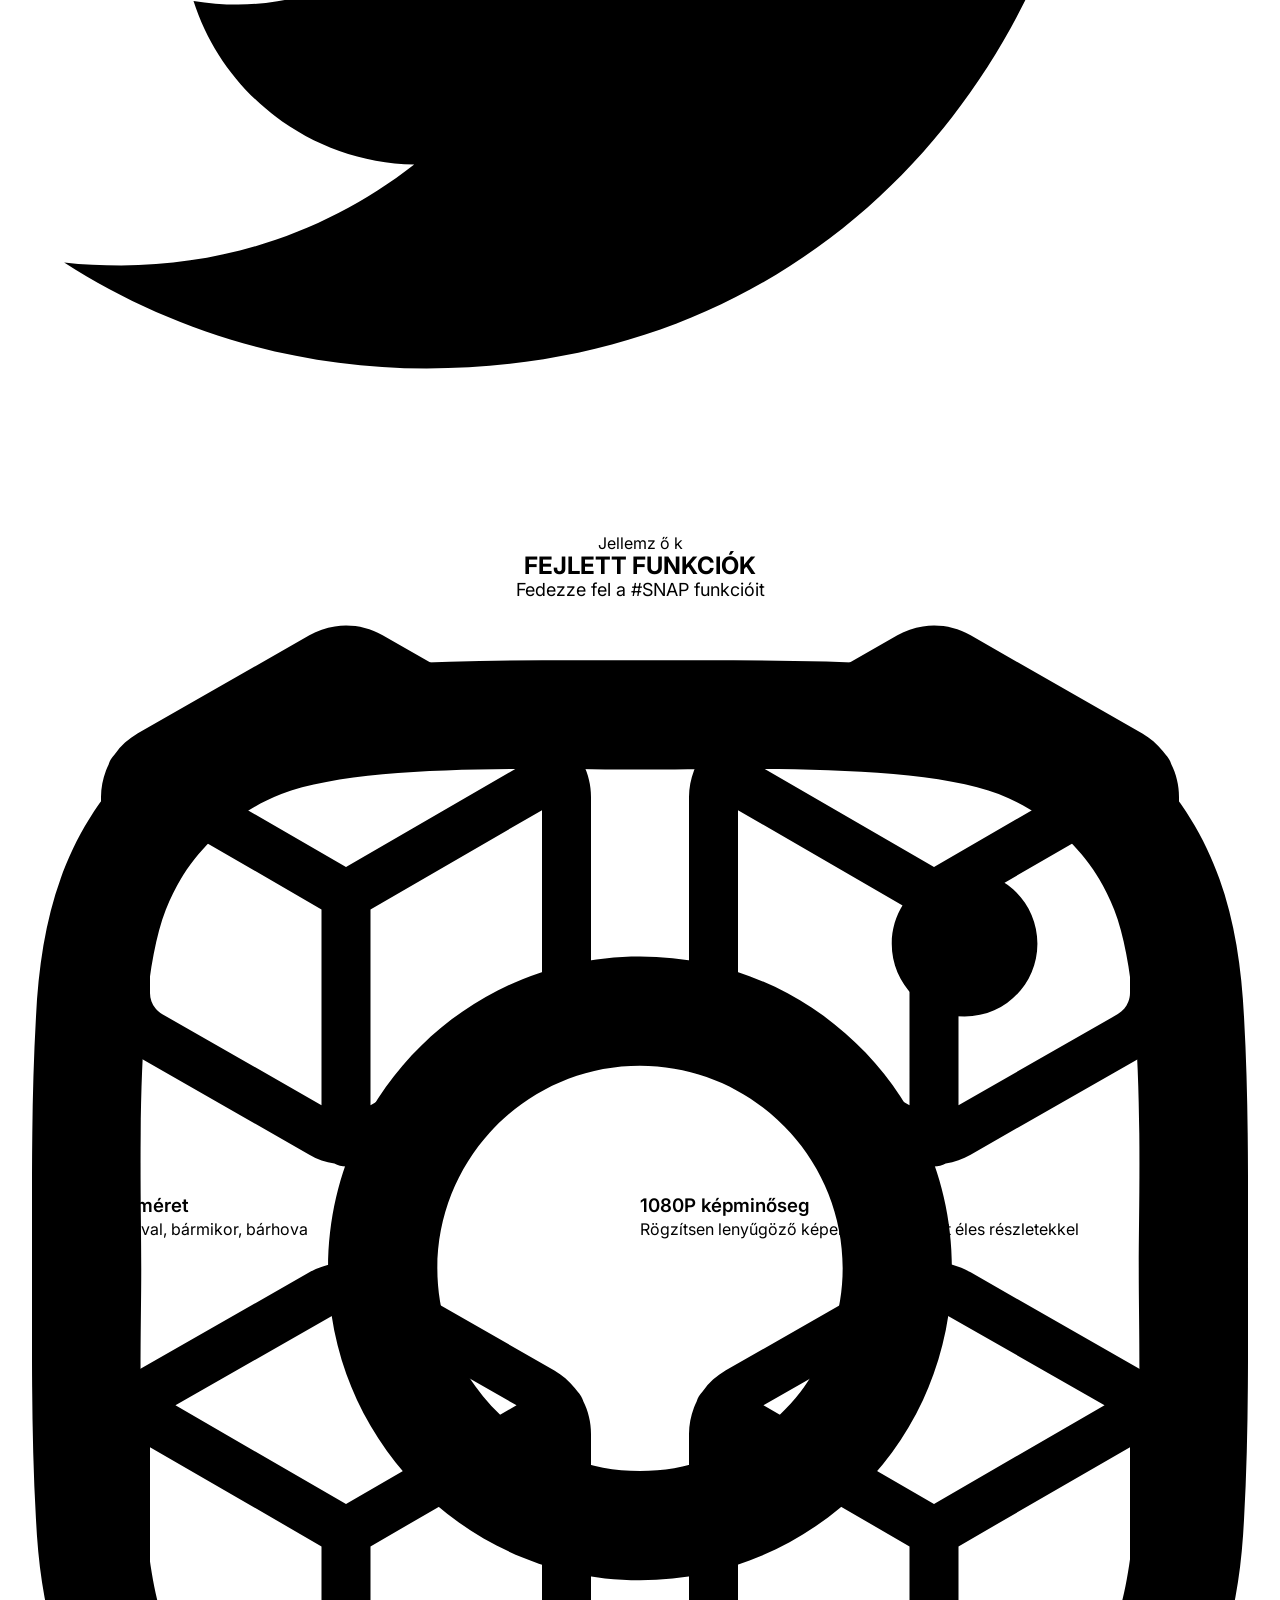
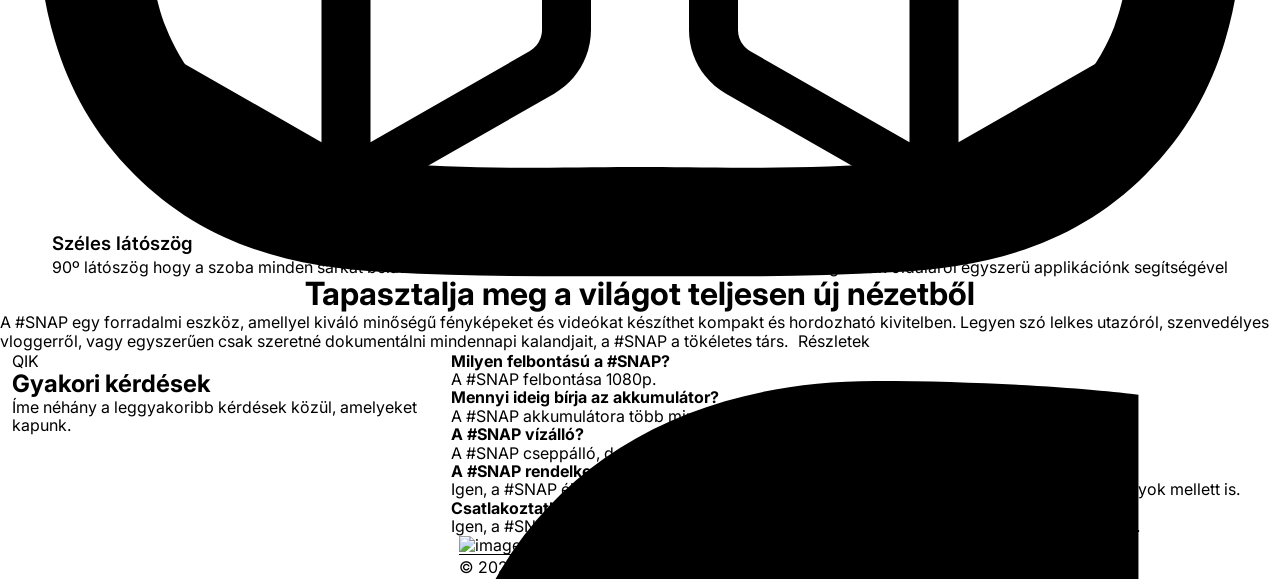
==== index.html @ 774d0aa2 "Add files via upload" ====
<!DOCTYPE html>
<html lang="en">
  <head>
    <title>#SNAP</title>
    <meta property="og:title" content="#SNAP" />
    <meta name="viewport" content="width=device-width, initial-scale=1.0" />
    <meta charset="utf-8" />
    <meta property="twitter:card" content="summary_large_image" />

    <style data-tag="reset-style-sheet">
      html {  line-height: 1.15;}body {  margin: 0;}* {  box-sizing: border-box;  border-width: 0;  border-style: solid;}p,li,ul,pre,div,h1,h2,h3,h4,h5,h6,figure,blockquote,figcaption {  margin: 0;  padding: 0;}button {  background-color: transparent;}button,input,optgroup,select,textarea {  font-family: inherit;  font-size: 100%;  line-height: 1.15;  margin: 0;}button,select {  text-transform: none;}button,[type="button"],[type="reset"],[type="submit"] {  -webkit-appearance: button;}button::-moz-focus-inner,[type="button"]::-moz-focus-inner,[type="reset"]::-moz-focus-inner,[type="submit"]::-moz-focus-inner {  border-style: none;  padding: 0;}button:-moz-focus,[type="button"]:-moz-focus,[type="reset"]:-moz-focus,[type="submit"]:-moz-focus {  outline: 1px dotted ButtonText;}a {  color: inherit;  text-decoration: inherit;}input {  padding: 2px 4px;}img {  display: block;}html { scroll-behavior: smooth  }
    </style>
    <style data-tag="default-style-sheet">
      html {
        font-family: Inter;
        font-size: 16px;
      }

      body {
        font-weight: 400;
        font-style:normal;
        text-decoration: none;
        text-transform: none;
        letter-spacing: normal;
        line-height: 1.15;
        color: var(--dl-color-gray-black);
        background-color: var(--dl-color-gray-white);

      }
    </style>
    <link
      rel="stylesheet"
      href="https://unpkg.com/animate.css@4.1.1/animate.css"
    />
    <link
      rel="stylesheet"
      href="https://fonts.googleapis.com/css2?family=Inter:wght@100;200;300;400;500;600;700;800;900&amp;display=swap"
      data-tag="font"
    />
    <link
      rel="stylesheet"
      href="https://fonts.googleapis.com/css2?family=Rubik:ital,wght@0,300;0,400;0,500;0,600;0,700;0,800;0,900;1,300;1,400;1,500;1,600;1,700;1,800;1,900&amp;display=swap"
      data-tag="font"
    />
    <link
      rel="stylesheet"
      href="https://fonts.googleapis.com/css2?family=Inter:wght@100;200;300;400;500;600;700;800;900&amp;display=swap"
      data-tag="font"
    />
    <link
      rel="stylesheet"
      href="https://fonts.googleapis.com/css2?family=Overpass:ital,wght@0,100;0,200;0,300;0,400;0,500;0,600;0,700;0,800;0,900;1,100;1,200;1,300;1,400;1,500;1,600;1,700;1,800;1,900&amp;display=swap"
      data-tag="font"
    />
    <link
      rel="stylesheet"
      href="https://fonts.googleapis.com/css2?family=Overpass:ital,wght@0,100;0,200;0,300;0,400;0,500;0,600;0,700;0,800;0,900;1,100;1,200;1,300;1,400;1,500;1,600;1,700;1,800;1,900&amp;display=swap"
      data-tag="font"
    />
    <link
      rel="stylesheet"
      href="https://fonts.googleapis.com/css2?family=Overpass:ital,wght@0,100;0,200;0,300;0,400;0,500;0,600;0,700;0,800;0,900;1,100;1,200;1,300;1,400;1,500;1,600;1,700;1,800;1,900&amp;display=swap"
      data-tag="font"
    />
    <link
      rel="stylesheet"
      href="https://fonts.googleapis.com/css2?family=Rubik:ital,wght@0,300;0,400;0,500;0,600;0,700;0,800;0,900;1,300;1,400;1,500;1,600;1,700;1,800;1,900&amp;display=swap"
      data-tag="font"
    />
    <link
      rel="stylesheet"
      href="https://fonts.googleapis.com/css2?family=Overpass:ital,wght@0,100;0,200;0,300;0,400;0,500;0,600;0,700;0,800;0,900;1,100;1,200;1,300;1,400;1,500;1,600;1,700;1,800;1,900&amp;display=swap"
      data-tag="font"
    />
    <link
      rel="stylesheet"
      href="https://fonts.googleapis.com/css2?family=Rubik:ital,wght@0,300;0,400;0,500;0,600;0,700;0,800;0,900;1,300;1,400;1,500;1,600;1,700;1,800;1,900&amp;display=swap"
      data-tag="font"
    />
    <link
      rel="stylesheet"
      href="https://fonts.googleapis.com/css2?family=Overpass:ital,wght@0,100;0,200;0,300;0,400;0,500;0,600;0,700;0,800;0,900;1,100;1,200;1,300;1,400;1,500;1,600;1,700;1,800;1,900&amp;display=swap"
      data-tag="font"
    />
    <link
      rel="stylesheet"
      href="https://fonts.googleapis.com/css2?family=Overpass:ital,wght@0,100;0,200;0,300;0,400;0,500;0,600;0,700;0,800;0,900;1,100;1,200;1,300;1,400;1,500;1,600;1,700;1,800;1,900&amp;display=swap"
      data-tag="font"
    />
    <link
      rel="stylesheet"
      href="https://fonts.googleapis.com/css2?family=Inter:wght@100;200;300;400;500;600;700;800;900&amp;display=swap"
      data-tag="font"
    />
    <link
      rel="stylesheet"
      href="https://fonts.googleapis.com/css2?family=Rubik:ital,wght@0,300;0,400;0,500;0,600;0,700;0,800;0,900;1,300;1,400;1,500;1,600;1,700;1,800;1,900&amp;display=swap"
      data-tag="font"
    />
    <link
      rel="stylesheet"
      href="https://fonts.googleapis.com/css2?family=Rubik:ital,wght@0,300;0,400;0,500;0,600;0,700;0,800;0,900;1,300;1,400;1,500;1,600;1,700;1,800;1,900&amp;display=swap"
      data-tag="font"
    />
    <link
      rel="stylesheet"
      href="https://fonts.googleapis.com/css2?family=Rubik:ital,wght@0,300;0,400;0,500;0,600;0,700;0,800;0,900;1,300;1,400;1,500;1,600;1,700;1,800;1,900&amp;display=swap"
      data-tag="font"
    />
    <link
      rel="stylesheet"
      href="https://fonts.googleapis.com/css2?family=Rubik:ital,wght@0,300;0,400;0,500;0,600;0,700;0,800;0,900;1,300;1,400;1,500;1,600;1,700;1,800;1,900&amp;display=swap"
      data-tag="font"
    />
    <link
      rel="stylesheet"
      href="https://fonts.googleapis.com/css2?family=Rubik:ital,wght@0,300;0,400;0,500;0,600;0,700;0,800;0,900;1,300;1,400;1,500;1,600;1,700;1,800;1,900&amp;display=swap"
      data-tag="font"
    />
    <link
      rel="stylesheet"
      href="https://fonts.googleapis.com/css2?family=Rubik:ital,wght@0,300;0,400;0,500;0,600;0,700;0,800;0,900;1,300;1,400;1,500;1,600;1,700;1,800;1,900&amp;display=swap"
      data-tag="font"
    />
    <link
      rel="stylesheet"
      href="https://fonts.googleapis.com/css2?family=Rubik:ital,wght@0,300;0,400;0,500;0,600;0,700;0,800;0,900;1,300;1,400;1,500;1,600;1,700;1,800;1,900&amp;display=swap"
      data-tag="font"
    />
    <link
      rel="stylesheet"
      href="https://fonts.googleapis.com/css2?family=Inter:wght@100;200;300;400;500;600;700;800;900&amp;display=swap"
      data-tag="font"
    />
    <link
      rel="stylesheet"
      href="https://fonts.googleapis.com/css2?family=Overpass:ital,wght@0,100;0,200;0,300;0,400;0,500;0,600;0,700;0,800;0,900;1,100;1,200;1,300;1,400;1,500;1,600;1,700;1,800;1,900&amp;display=swap"
      data-tag="font"
    />
    <link
      rel="stylesheet"
      href="https://fonts.googleapis.com/css2?family=Rubik:ital,wght@0,300;0,400;0,500;0,600;0,700;0,800;0,900;1,300;1,400;1,500;1,600;1,700;1,800;1,900&amp;display=swap"
      data-tag="font"
    />
    <link
      rel="stylesheet"
      href="https://fonts.googleapis.com/css2?family=Rubik:ital,wght@0,300;0,400;0,500;0,600;0,700;0,800;0,900;1,300;1,400;1,500;1,600;1,700;1,800;1,900&amp;display=swap"
      data-tag="font"
    />
    <link
      rel="stylesheet"
      href="https://fonts.googleapis.com/css2?family=Overpass:ital,wght@0,100;0,200;0,300;0,400;0,500;0,600;0,700;0,800;0,900;1,100;1,200;1,300;1,400;1,500;1,600;1,700;1,800;1,900&amp;display=swap"
      data-tag="font"
    />
    <link
      rel="stylesheet"
      href="https://fonts.googleapis.com/css2?family=Overpass:ital,wght@0,100;0,200;0,300;0,400;0,500;0,600;0,700;0,800;0,900;1,100;1,200;1,300;1,400;1,500;1,600;1,700;1,800;1,900&amp;display=swap"
      data-tag="font"
    />
    <link
      rel="stylesheet"
      href="https://fonts.googleapis.com/css2?family=Inter:wght@100;200;300;400;500;600;700;800;900&amp;display=swap"
      data-tag="font"
    />
    <link
      rel="stylesheet"
      href="https://fonts.googleapis.com/css2?family=Inter:wght@100;200;300;400;500;600;700;800;900&amp;display=swap"
      data-tag="font"
    />
    <link
      rel="stylesheet"
      href="https://fonts.googleapis.com/css2?family=Inter:wght@100;200;300;400;500;600;700;800;900&amp;display=swap"
      data-tag="font"
    />
    <link
      rel="stylesheet"
      href="https://fonts.googleapis.com/css2?family=Rubik:ital,wght@0,300;0,400;0,500;0,600;0,700;0,800;0,900;1,300;1,400;1,500;1,600;1,700;1,800;1,900&amp;display=swap"
      data-tag="font"
    />
    <link
      rel="stylesheet"
      href="https://fonts.googleapis.com/css2?family=Rubik:ital,wght@0,300;0,400;0,500;0,600;0,700;0,800;0,900;1,300;1,400;1,500;1,600;1,700;1,800;1,900&amp;display=swap"
      data-tag="font"
    />
    <link
      rel="stylesheet"
      href="https://fonts.googleapis.com/css2?family=Rubik:ital,wght@0,300;0,400;0,500;0,600;0,700;0,800;0,900;1,300;1,400;1,500;1,600;1,700;1,800;1,900&amp;display=swap"
      data-tag="font"
    />
    <link
      rel="stylesheet"
      href="https://fonts.googleapis.com/css2?family=Overpass:ital,wght@0,100;0,200;0,300;0,400;0,500;0,600;0,700;0,800;0,900;1,100;1,200;1,300;1,400;1,500;1,600;1,700;1,800;1,900&amp;display=swap"
      data-tag="font"
    />
    <link
      rel="stylesheet"
      href="https://fonts.googleapis.com/css2?family=Inter:wght@100;200;300;400;500;600;700;800;900&amp;display=swap"
      data-tag="font"
    />
    <link
      rel="stylesheet"
      href="https://fonts.googleapis.com/css2?family=Rubik:ital,wght@0,300;0,400;0,500;0,600;0,700;0,800;0,900;1,300;1,400;1,500;1,600;1,700;1,800;1,900&amp;display=swap"
      data-tag="font"
    />
    <link
      rel="stylesheet"
      href="https://fonts.googleapis.com/css2?family=Overpass:ital,wght@0,100;0,200;0,300;0,400;0,500;0,600;0,700;0,800;0,900;1,100;1,200;1,300;1,400;1,500;1,600;1,700;1,800;1,900&amp;display=swap"
      data-tag="font"
    />
    <link
      rel="stylesheet"
      href="https://fonts.googleapis.com/css2?family=Overpass:ital,wght@0,100;0,200;0,300;0,400;0,500;0,600;0,700;0,800;0,900;1,100;1,200;1,300;1,400;1,500;1,600;1,700;1,800;1,900&amp;display=swap"
      data-tag="font"
    />
    <link
      rel="stylesheet"
      href="https://fonts.googleapis.com/css2?family=Inter:wght@100;200;300;400;500;600;700;800;900&amp;display=swap"
      data-tag="font"
    />
    <link
      rel="stylesheet"
      href="https://fonts.googleapis.com/css2?family=Overpass:ital,wght@0,100;0,200;0,300;0,400;0,500;0,600;0,700;0,800;0,900;1,100;1,200;1,300;1,400;1,500;1,600;1,700;1,800;1,900&amp;display=swap"
      data-tag="font"
    />
    <link
      rel="stylesheet"
      href="https://fonts.googleapis.com/css2?family=Rubik:ital,wght@0,300;0,400;0,500;0,600;0,700;0,800;0,900;1,300;1,400;1,500;1,600;1,700;1,800;1,900&amp;display=swap"
      data-tag="font"
    />
    <link
      rel="stylesheet"
      href="https://fonts.googleapis.com/css2?family=Inter:wght@100;200;300;400;500;600;700;800;900&amp;display=swap"
      data-tag="font"
    />
    <link
      rel="stylesheet"
      href="https://fonts.googleapis.com/css2?family=Overpass:ital,wght@0,100;0,200;0,300;0,400;0,500;0,600;0,700;0,800;0,900;1,100;1,200;1,300;1,400;1,500;1,600;1,700;1,800;1,900&amp;display=swap"
      data-tag="font"
    />
    <link
      rel="stylesheet"
      href="https://fonts.googleapis.com/css2?family=Inter:wght@100;200;300;400;500;600;700;800;900&amp;display=swap"
      data-tag="font"
    />
    <link
      rel="stylesheet"
      href="https://fonts.googleapis.com/css2?family=Overpass:ital,wght@0,100;0,200;0,300;0,400;0,500;0,600;0,700;0,800;0,900;1,100;1,200;1,300;1,400;1,500;1,600;1,700;1,800;1,900&amp;display=swap"
      data-tag="font"
    />
    <link
      rel="stylesheet"
      href="https://fonts.googleapis.com/css2?family=Overpass:ital,wght@0,100;0,200;0,300;0,400;0,500;0,600;0,700;0,800;0,900;1,100;1,200;1,300;1,400;1,500;1,600;1,700;1,800;1,900&amp;display=swap"
      data-tag="font"
    />
    <link
      rel="stylesheet"
      href="https://fonts.googleapis.com/css2?family=Inter:wght@100;200;300;400;500;600;700;800;900&amp;display=swap"
      data-tag="font"
    />
    <link
      rel="stylesheet"
      href="https://fonts.googleapis.com/css2?family=Rubik:ital,wght@0,300;0,400;0,500;0,600;0,700;0,800;0,900;1,300;1,400;1,500;1,600;1,700;1,800;1,900&amp;display=swap"
      data-tag="font"
    />
    <link
      rel="stylesheet"
      href="https://fonts.googleapis.com/css2?family=Rubik:ital,wght@0,300;0,400;0,500;0,600;0,700;0,800;0,900;1,300;1,400;1,500;1,600;1,700;1,800;1,900&amp;display=swap"
      data-tag="font"
    />
    <link
      rel="stylesheet"
      href="https://fonts.googleapis.com/css2?family=Rubik:ital,wght@0,300;0,400;0,500;0,600;0,700;0,800;0,900;1,300;1,400;1,500;1,600;1,700;1,800;1,900&amp;display=swap"
      data-tag="font"
    />
    <link
      rel="stylesheet"
      href="https://fonts.googleapis.com/css2?family=Overpass:ital,wght@0,100;0,200;0,300;0,400;0,500;0,600;0,700;0,800;0,900;1,100;1,200;1,300;1,400;1,500;1,600;1,700;1,800;1,900&amp;display=swap"
      data-tag="font"
    />
    <link
      rel="stylesheet"
      href="https://fonts.googleapis.com/css2?family=Overpass:ital,wght@0,100;0,200;0,300;0,400;0,500;0,600;0,700;0,800;0,900;1,100;1,200;1,300;1,400;1,500;1,600;1,700;1,800;1,900&amp;display=swap"
      data-tag="font"
    />
    <link
      rel="stylesheet"
      href="https://fonts.googleapis.com/css2?family=Rubik:ital,wght@0,300;0,400;0,500;0,600;0,700;0,800;0,900;1,300;1,400;1,500;1,600;1,700;1,800;1,900&amp;display=swap"
      data-tag="font"
    />
    <link
      rel="stylesheet"
      href="https://fonts.googleapis.com/css2?family=Rubik:ital,wght@0,300;0,400;0,500;0,600;0,700;0,800;0,900;1,300;1,400;1,500;1,600;1,700;1,800;1,900&amp;display=swap"
      data-tag="font"
    />
    <link
      rel="stylesheet"
      href="https://fonts.googleapis.com/css2?family=Rubik:ital,wght@0,300;0,400;0,500;0,600;0,700;0,800;0,900;1,300;1,400;1,500;1,600;1,700;1,800;1,900&amp;display=swap"
      data-tag="font"
    />
    <link
      rel="stylesheet"
      href="https://fonts.googleapis.com/css2?family=Rubik:ital,wght@0,300;0,400;0,500;0,600;0,700;0,800;0,900;1,300;1,400;1,500;1,600;1,700;1,800;1,900&amp;display=swap"
      data-tag="font"
    />
    <link
      rel="stylesheet"
      href="https://fonts.googleapis.com/css2?family=Rubik:ital,wght@0,300;0,400;0,500;0,600;0,700;0,800;0,900;1,300;1,400;1,500;1,600;1,700;1,800;1,900&amp;display=swap"
      data-tag="font"
    />
    <link
      rel="stylesheet"
      href="https://fonts.googleapis.com/css2?family=Overpass:ital,wght@0,100;0,200;0,300;0,400;0,500;0,600;0,700;0,800;0,900;1,100;1,200;1,300;1,400;1,500;1,600;1,700;1,800;1,900&amp;display=swap"
      data-tag="font"
    />
    <link
      rel="stylesheet"
      href="https://fonts.googleapis.com/css2?family=Rubik:ital,wght@0,300;0,400;0,500;0,600;0,700;0,800;0,900;1,300;1,400;1,500;1,600;1,700;1,800;1,900&amp;display=swap"
      data-tag="font"
    />
    <link
      rel="stylesheet"
      href="https://fonts.googleapis.com/css2?family=Rubik:ital,wght@0,300;0,400;0,500;0,600;0,700;0,800;0,900;1,300;1,400;1,500;1,600;1,700;1,800;1,900&amp;display=swap"
      data-tag="font"
    />
    <link
      rel="stylesheet"
      href="https://fonts.googleapis.com/css2?family=Overpass:ital,wght@0,100;0,200;0,300;0,400;0,500;0,600;0,700;0,800;0,900;1,100;1,200;1,300;1,400;1,500;1,600;1,700;1,800;1,900&amp;display=swap"
      data-tag="font"
    />
    <link
      rel="stylesheet"
      href="https://fonts.googleapis.com/css2?family=Rubik:ital,wght@0,300;0,400;0,500;0,600;0,700;0,800;0,900;1,300;1,400;1,500;1,600;1,700;1,800;1,900&amp;display=swap"
      data-tag="font"
    />
    <link
      rel="stylesheet"
      href="https://fonts.googleapis.com/css2?family=Inter:wght@100;200;300;400;500;600;700;800;900&amp;display=swap"
      data-tag="font"
    />
    <link
      rel="stylesheet"
      href="https://fonts.googleapis.com/css2?family=Overpass:ital,wght@0,100;0,200;0,300;0,400;0,500;0,600;0,700;0,800;0,900;1,100;1,200;1,300;1,400;1,500;1,600;1,700;1,800;1,900&amp;display=swap"
      data-tag="font"
    />
    <link
      rel="stylesheet"
      href="https://fonts.googleapis.com/css2?family=Inter:wght@100;200;300;400;500;600;700;800;900&amp;display=swap"
      data-tag="font"
    />
    <link
      rel="stylesheet"
      href="https://fonts.googleapis.com/css2?family=Overpass:ital,wght@0,100;0,200;0,300;0,400;0,500;0,600;0,700;0,800;0,900;1,100;1,200;1,300;1,400;1,500;1,600;1,700;1,800;1,900&amp;display=swap"
      data-tag="font"
    />
    <link
      rel="stylesheet"
      href="https://fonts.googleapis.com/css2?family=Inter:wght@100;200;300;400;500;600;700;800;900&amp;display=swap"
      data-tag="font"
    />
    <link
      rel="stylesheet"
      href="https://fonts.googleapis.com/css2?family=Rubik:ital,wght@0,300;0,400;0,500;0,600;0,700;0,800;0,900;1,300;1,400;1,500;1,600;1,700;1,800;1,900&amp;display=swap"
      data-tag="font"
    />
    <link
      rel="stylesheet"
      href="https://fonts.googleapis.com/css2?family=Overpass:ital,wght@0,100;0,200;0,300;0,400;0,500;0,600;0,700;0,800;0,900;1,100;1,200;1,300;1,400;1,500;1,600;1,700;1,800;1,900&amp;display=swap"
      data-tag="font"
    />
    <link
      rel="stylesheet"
      href="https://fonts.googleapis.com/css2?family=Rubik:ital,wght@0,300;0,400;0,500;0,600;0,700;0,800;0,900;1,300;1,400;1,500;1,600;1,700;1,800;1,900&amp;display=swap"
      data-tag="font"
    />
    <link
      rel="stylesheet"
      href="https://fonts.googleapis.com/css2?family=Rubik:ital,wght@0,300;0,400;0,500;0,600;0,700;0,800;0,900;1,300;1,400;1,500;1,600;1,700;1,800;1,900&amp;display=swap"
      data-tag="font"
    />
    <link
      rel="stylesheet"
      href="https://fonts.googleapis.com/css2?family=Inter:wght@100;200;300;400;500;600;700;800;900&amp;display=swap"
      data-tag="font"
    />
    <link
      rel="stylesheet"
      href="https://fonts.googleapis.com/css2?family=Rubik:ital,wght@0,300;0,400;0,500;0,600;0,700;0,800;0,900;1,300;1,400;1,500;1,600;1,700;1,800;1,900&amp;display=swap"
      data-tag="font"
    />
    <link
      rel="stylesheet"
      href="https://fonts.googleapis.com/css2?family=Inter:wght@100;200;300;400;500;600;700;800;900&amp;display=swap"
      data-tag="font"
    />
    <link
      rel="stylesheet"
      href="https://fonts.googleapis.com/css2?family=Overpass:ital,wght@0,100;0,200;0,300;0,400;0,500;0,600;0,700;0,800;0,900;1,100;1,200;1,300;1,400;1,500;1,600;1,700;1,800;1,900&amp;display=swap"
      data-tag="font"
    />
    <link
      rel="stylesheet"
      href="https://unpkg.com/@teleporthq/teleport-custom-scripts/dist/style.css"
    />
    <style>
      @keyframes fade-in-left {
        0% {
          opacity: 0;
          transform: translateX(-20px);
        }
        100% {
          opacity: 1;
          transform: translateX(0);
        }
      }
    </style>
  </head>
  <body>
    <link rel="stylesheet" href="./style.css" />
    <div>
      <link href="./index.css" rel="stylesheet" />

      <div class="home-container">
        <div class="home-header">
          <header
            data-thq="thq-navbar"
            class="home-navbar-interactive navbarContainer"
          >
            <a href="index.html">
              <img
                alt="image"
                src="public/u%C3%AC%C2%81j%20projekt-1500h.gif"
                class="home-image"
              />
            </a>
            <div data-thq="thq-navbar-nav" class="home-desktop-menu">
              <nav class="home-links">
                <a href="index.html" class="home-nav12">
                  <span class="bodySmall">F</span>
                  <span>őoldal</span>
                </a>
                <a href="#Features" class="home-nav2 bodySmall">Funkciók</a>
                <span class="home-nav3 bodySmall">Specifikációk</span>
                <span class="home-nav4 bodySmall">Vélemények</span>
                <a href="page.html" class="home-hero-button1 buttonFilled">
                  Vásárlás most
                </a>
              </nav>
            </div>
            <div data-thq="thq-burger-menu" class="home-burger-menu">
              <svg viewBox="0 0 1024 1024" class="home-icon socialIcons">
                <path
                  d="M128 554.667h768c23.552 0 42.667-19.115 42.667-42.667s-19.115-42.667-42.667-42.667h-768c-23.552 0-42.667 19.115-42.667 42.667s19.115 42.667 42.667 42.667zM128 298.667h768c23.552 0 42.667-19.115 42.667-42.667s-19.115-42.667-42.667-42.667h-768c-23.552 0-42.667 19.115-42.667 42.667s19.115 42.667 42.667 42.667zM128 810.667h768c23.552 0 42.667-19.115 42.667-42.667s-19.115-42.667-42.667-42.667h-768c-23.552 0-42.667 19.115-42.667 42.667s19.115 42.667 42.667 42.667z"
                ></path>
              </svg>
            </div>
            <div
              data-thq="thq-mobile-menu"
              class="home-mobile-menu1 mobileMenu"
            >
              <div class="home-nav">
                <div class="home-top">
                  <img
                    alt="image"
                    src="public/u%C3%AC%C2%81j%20projekt-1500h.gif"
                    class="home-image1"
                  />
                  <div data-thq="thq-close-menu" class="home-close-menu">
                    <svg
                      viewBox="0 0 1024 1024"
                      class="home-icon02 socialIcons"
                    >
                      <path
                        d="M810 274l-238 238 238 238-60 60-238-238-238 238-60-60 238-238-238-238 60-60 238 238 238-238z"
                      ></path>
                    </svg>
                  </div>
                </div>
                <nav class="home-links1">
                  <a href="#Overview" class="home-nav1">Főoldal</a>
                  <a href="#Features" class="home-nav21 bodySmall">Funkciók</a>
                  <a href="page.html" class="home-nav31 bodySmall">
                    Specifikációk
                  </a>
                  <a href="page.html" class="home-nav41 bodySmall">
                    Vélemények
                  </a>
                  <a href="page.html" class="home-nav5">#SNAP vásárlás</a>
                </nav>
                <div class="home-buttons"></div>
              </div>
              <div>
                <svg
                  viewBox="0 0 950.8571428571428 1024"
                  class="home-icon04 socialIcons"
                >
                  <path
                    d="M925.714 233.143c-25.143 36.571-56.571 69.143-92.571 95.429 0.571 8 0.571 16 0.571 24 0 244-185.714 525.143-525.143 525.143-104.571 0-201.714-30.286-283.429-82.857 14.857 1.714 29.143 2.286 44.571 2.286 86.286 0 165.714-29.143 229.143-78.857-81.143-1.714-149.143-54.857-172.571-128 11.429 1.714 22.857 2.857 34.857 2.857 16.571 0 33.143-2.286 48.571-6.286-84.571-17.143-148-91.429-148-181.143v-2.286c24.571 13.714 53.143 22.286 83.429 23.429-49.714-33.143-82.286-89.714-82.286-153.714 0-34.286 9.143-65.714 25.143-93.143 90.857 112 227.429 185.143 380.571 193.143-2.857-13.714-4.571-28-4.571-42.286 0-101.714 82.286-184.571 184.571-184.571 53.143 0 101.143 22.286 134.857 58.286 41.714-8 81.714-23.429 117.143-44.571-13.714 42.857-42.857 78.857-81.143 101.714 37.143-4 73.143-14.286 106.286-28.571z"
                  ></path></svg
                ><svg
                  viewBox="0 0 877.7142857142857 1024"
                  class="home-icon06 socialIcons"
                >
                  <path
                    d="M585.143 512c0-80.571-65.714-146.286-146.286-146.286s-146.286 65.714-146.286 146.286 65.714 146.286 146.286 146.286 146.286-65.714 146.286-146.286zM664 512c0 124.571-100.571 225.143-225.143 225.143s-225.143-100.571-225.143-225.143 100.571-225.143 225.143-225.143 225.143 100.571 225.143 225.143zM725.714 277.714c0 29.143-23.429 52.571-52.571 52.571s-52.571-23.429-52.571-52.571 23.429-52.571 52.571-52.571 52.571 23.429 52.571 52.571zM438.857 152c-64 0-201.143-5.143-258.857 17.714-20 8-34.857 17.714-50.286 33.143s-25.143 30.286-33.143 50.286c-22.857 57.714-17.714 194.857-17.714 258.857s-5.143 201.143 17.714 258.857c8 20 17.714 34.857 33.143 50.286s30.286 25.143 50.286 33.143c57.714 22.857 194.857 17.714 258.857 17.714s201.143 5.143 258.857-17.714c20-8 34.857-17.714 50.286-33.143s25.143-30.286 33.143-50.286c22.857-57.714 17.714-194.857 17.714-258.857s5.143-201.143-17.714-258.857c-8-20-17.714-34.857-33.143-50.286s-30.286-25.143-50.286-33.143c-57.714-22.857-194.857-17.714-258.857-17.714zM877.714 512c0 60.571 0.571 120.571-2.857 181.143-3.429 70.286-19.429 132.571-70.857 184s-113.714 67.429-184 70.857c-60.571 3.429-120.571 2.857-181.143 2.857s-120.571 0.571-181.143-2.857c-70.286-3.429-132.571-19.429-184-70.857s-67.429-113.714-70.857-184c-3.429-60.571-2.857-120.571-2.857-181.143s-0.571-120.571 2.857-181.143c3.429-70.286 19.429-132.571 70.857-184s113.714-67.429 184-70.857c60.571-3.429 120.571-2.857 181.143-2.857s120.571-0.571 181.143 2.857c70.286 3.429 132.571 19.429 184 70.857s67.429 113.714 70.857 184c3.429 60.571 2.857 120.571 2.857 181.143z"
                  ></path></svg
                ><svg
                  viewBox="0 0 602.2582857142856 1024"
                  class="home-icon08 socialIcons"
                >
                  <path
                    d="M548 6.857v150.857h-89.714c-70.286 0-83.429 33.714-83.429 82.286v108h167.429l-22.286 169.143h-145.143v433.714h-174.857v-433.714h-145.714v-169.143h145.714v-124.571c0-144.571 88.571-223.429 217.714-223.429 61.714 0 114.857 4.571 130.286 6.857z"
                  ></path>
                </svg>
              </div>
            </div>
          </header>
        </div>
        <div class="home-hero">
          <div id="Overview" class="heroContainer home-hero1">
            <div class="home-container1">
              <h1 class="home-hero-heading heading1">
                Rögzítsen minden pillanatot
              </h1>
              <span class="home-hero-sub-heading">
                Hogy Ön sem maradjon le semmiről
              </span>
              <div class="home-btn-group">
                <button class="buttonFilled">Vásárlás most</button>
                <button class="buttonFlat">Részletek→</button>
              </div>
            </div>
          </div>
        </div>
        <iframe width="640" height="360" src="https://videa.hu/player?v=VVpSCsaVrrFT5Vpb" allowfullscreen="allowfullscreen" webkitallowfullscreen="webkitallowfullscreen" mozallowfullscreen="mozallowfullscreen" frameborder="0"></iframe>
        <div class="home-features">
          <div class="featuresContainer">
            <div id="Features" class="home-features1">
              <div class="home-container2">
                <span>
                  <span class="overline">Jellemz</span>
                  <span>ő</span>
                  <span class="overline">k</span>
                  <br class="overline" />
                </span>
                <h2 class="home-features-heading heading2">FEJLETT FUNKCIÓK</h2>
                <span class="home-features-sub-heading bodyLarge">
                  Fedezze fel a #SNAP funkcióit
                </span>
              </div>
              <div class="home-container3">
                <div class="featuresCard feature-card-feature-card">
                  <svg viewBox="0 0 1024 1024" class="featuresIcon">
                    <path
                      d="M809.003 291.328l-297.003 171.819-297.003-171.819 275.456-157.397c4.779-2.731 9.899-4.48 15.147-5.333 9.301-1.451 18.987 0.128 27.904 5.291zM491.776 979.669c6.016 3.243 12.928 5.077 20.224 5.077 7.381 0 14.336-1.877 20.395-5.163 15.189-2.475 29.909-7.68 43.392-15.36l298.709-170.709c26.368-15.232 45.269-38.315 55.424-64.597 5.675-14.592 8.619-30.165 8.747-46.251v-341.333c0-20.395-4.821-39.723-13.397-56.917-0.939-3.029-2.219-5.973-3.883-8.832-1.963-3.371-4.267-6.357-6.912-8.96-1.323-1.835-2.731-3.669-4.139-5.419-9.813-12.203-21.845-22.528-35.456-30.507l-299.051-170.88c-26.027-15.019-55.467-19.84-83.328-15.531-15.531 2.432-30.507 7.637-44.288 15.488l-298.709 170.709c-16.341 9.429-29.824 21.888-40.149 36.267-2.56 2.56-4.864 5.547-6.784 8.832-1.664 2.901-2.987 5.888-3.925 8.96-1.707 3.456-3.243 6.955-4.608 10.496-5.632 14.635-8.576 30.208-8.704 45.995v341.632c0.043 30.293 10.581 58.197 28.331 80.128 9.813 12.203 21.845 22.528 35.456 30.507l299.051 170.88c13.824 7.979 28.587 13.099 43.605 15.445zM469.333 537.045v340.949l-277.12-158.336c-4.736-2.773-8.832-6.315-12.16-10.411-5.931-7.381-9.387-16.512-9.387-26.581v-318.379zM554.667 877.995v-340.949l298.667-172.757v318.379c-0.043 5.163-1.067 10.496-2.987 15.445-3.413 8.789-9.6 16.384-18.176 21.333z"
                    ></path>
                  </svg>
                  <div class="feature-card-container">
                    <h3 class="feature-card-text heading3">
                      <span>Kompakt méret</span>
                    </h3>
                    <span class="bodySmall">
                      <span>Vigye magával, bármikor, bárhova</span>
                    </span>
                  </div>
                </div>
                <div class="featuresCard feature-card-feature-card">
                  <svg viewBox="0 0 1024 1024" class="featuresIcon">
                    <path
                      d="M809.003 291.328l-297.003 171.819-297.003-171.819 275.456-157.397c4.779-2.731 9.899-4.48 15.147-5.333 9.301-1.451 18.987 0.128 27.904 5.291zM491.776 979.669c6.016 3.243 12.928 5.077 20.224 5.077 7.381 0 14.336-1.877 20.395-5.163 15.189-2.475 29.909-7.68 43.392-15.36l298.709-170.709c26.368-15.232 45.269-38.315 55.424-64.597 5.675-14.592 8.619-30.165 8.747-46.251v-341.333c0-20.395-4.821-39.723-13.397-56.917-0.939-3.029-2.219-5.973-3.883-8.832-1.963-3.371-4.267-6.357-6.912-8.96-1.323-1.835-2.731-3.669-4.139-5.419-9.813-12.203-21.845-22.528-35.456-30.507l-299.051-170.88c-26.027-15.019-55.467-19.84-83.328-15.531-15.531 2.432-30.507 7.637-44.288 15.488l-298.709 170.709c-16.341 9.429-29.824 21.888-40.149 36.267-2.56 2.56-4.864 5.547-6.784 8.832-1.664 2.901-2.987 5.888-3.925 8.96-1.707 3.456-3.243 6.955-4.608 10.496-5.632 14.635-8.576 30.208-8.704 45.995v341.632c0.043 30.293 10.581 58.197 28.331 80.128 9.813 12.203 21.845 22.528 35.456 30.507l299.051 170.88c13.824 7.979 28.587 13.099 43.605 15.445zM469.333 537.045v340.949l-277.12-158.336c-4.736-2.773-8.832-6.315-12.16-10.411-5.931-7.381-9.387-16.512-9.387-26.581v-318.379zM554.667 877.995v-340.949l298.667-172.757v318.379c-0.043 5.163-1.067 10.496-2.987 15.445-3.413 8.789-9.6 16.384-18.176 21.333z"
                    ></path>
                  </svg>
                  <div class="feature-card-container">
                    <h3 class="feature-card-text heading3">
                      <span>1080P képminőseg</span>
                    </h3>
                    <span class="bodySmall">
                      <span>
                        Rögzítsen lenyűgöző képeket és videókat éles
                        részletekkel
                      </span>
                    </span>
                  </div>
                </div>
                <div class="featuresCard feature-card-feature-card">
                  <svg viewBox="0 0 1024 1024" class="featuresIcon">
                    <path
                      d="M809.003 291.328l-297.003 171.819-297.003-171.819 275.456-157.397c4.779-2.731 9.899-4.48 15.147-5.333 9.301-1.451 18.987 0.128 27.904 5.291zM491.776 979.669c6.016 3.243 12.928 5.077 20.224 5.077 7.381 0 14.336-1.877 20.395-5.163 15.189-2.475 29.909-7.68 43.392-15.36l298.709-170.709c26.368-15.232 45.269-38.315 55.424-64.597 5.675-14.592 8.619-30.165 8.747-46.251v-341.333c0-20.395-4.821-39.723-13.397-56.917-0.939-3.029-2.219-5.973-3.883-8.832-1.963-3.371-4.267-6.357-6.912-8.96-1.323-1.835-2.731-3.669-4.139-5.419-9.813-12.203-21.845-22.528-35.456-30.507l-299.051-170.88c-26.027-15.019-55.467-19.84-83.328-15.531-15.531 2.432-30.507 7.637-44.288 15.488l-298.709 170.709c-16.341 9.429-29.824 21.888-40.149 36.267-2.56 2.56-4.864 5.547-6.784 8.832-1.664 2.901-2.987 5.888-3.925 8.96-1.707 3.456-3.243 6.955-4.608 10.496-5.632 14.635-8.576 30.208-8.704 45.995v341.632c0.043 30.293 10.581 58.197 28.331 80.128 9.813 12.203 21.845 22.528 35.456 30.507l299.051 170.88c13.824 7.979 28.587 13.099 43.605 15.445zM469.333 537.045v340.949l-277.12-158.336c-4.736-2.773-8.832-6.315-12.16-10.411-5.931-7.381-9.387-16.512-9.387-26.581v-318.379zM554.667 877.995v-340.949l298.667-172.757v318.379c-0.043 5.163-1.067 10.496-2.987 15.445-3.413 8.789-9.6 16.384-18.176 21.333z"
                    ></path>
                  </svg>
                  <div class="feature-card-container">
                    <h3 class="feature-card-text heading3">
                      <span>Széles látószög</span>
                    </h3>
                    <span class="bodySmall">
                      <span>
                        90º látószög hogy a szoba minden sarkát beláthassa
                      </span>
                    </span>
                  </div>
                </div>
                <div class="featuresCard feature-card-feature-card">
                  <svg viewBox="0 0 1024 1024" class="featuresIcon">
                    <path
                      d="M809.003 291.328l-297.003 171.819-297.003-171.819 275.456-157.397c4.779-2.731 9.899-4.48 15.147-5.333 9.301-1.451 18.987 0.128 27.904 5.291zM491.776 979.669c6.016 3.243 12.928 5.077 20.224 5.077 7.381 0 14.336-1.877 20.395-5.163 15.189-2.475 29.909-7.68 43.392-15.36l298.709-170.709c26.368-15.232 45.269-38.315 55.424-64.597 5.675-14.592 8.619-30.165 8.747-46.251v-341.333c0-20.395-4.821-39.723-13.397-56.917-0.939-3.029-2.219-5.973-3.883-8.832-1.963-3.371-4.267-6.357-6.912-8.96-1.323-1.835-2.731-3.669-4.139-5.419-9.813-12.203-21.845-22.528-35.456-30.507l-299.051-170.88c-26.027-15.019-55.467-19.84-83.328-15.531-15.531 2.432-30.507 7.637-44.288 15.488l-298.709 170.709c-16.341 9.429-29.824 21.888-40.149 36.267-2.56 2.56-4.864 5.547-6.784 8.832-1.664 2.901-2.987 5.888-3.925 8.96-1.707 3.456-3.243 6.955-4.608 10.496-5.632 14.635-8.576 30.208-8.704 45.995v341.632c0.043 30.293 10.581 58.197 28.331 80.128 9.813 12.203 21.845 22.528 35.456 30.507l299.051 170.88c13.824 7.979 28.587 13.099 43.605 15.445zM469.333 537.045v340.949l-277.12-158.336c-4.736-2.773-8.832-6.315-12.16-10.411-5.931-7.381-9.387-16.512-9.387-26.581v-318.379zM554.667 877.995v-340.949l298.667-172.757v318.379c-0.043 5.163-1.067 10.496-2.987 15.445-3.413 8.789-9.6 16.384-18.176 21.333z"
                    ></path>
                  </svg>
                  <div class="feature-card-container">
                    <h3 class="feature-card-text heading3">
                      <span>Wi-Fi Vezeték nélküli kapcsolat</span>
                    </h3>
                    <span class="bodySmall">
                      <span>
                        Lássa otthonát akár a világ másik oldaláról egyszerü
                        applikációnk segítségével
                      </span>
                    </span>
                  </div>
                </div>
              </div>
            </div>
          </div>
        </div>
        <div class="home-banner">
          <div class="bannerContainer home-banner1">
            <h1 class="home-banner-heading">
              Tapasztalja meg a világot teljesen új nézetből
            </h1>
            <span class="home-banner-sub-heading">
              <span>
                A #SNAP egy forradalmi eszköz, amellyel kiváló minőségű
                fényképeket és videókat készíthet kompakt és hordozható
                kivitelben. Legyen szó lelkes utazóról, szenvedélyes vloggerről,
                vagy egyszerűen csak szeretné dokumentálni mindennapi
                kalandjait, a #SNAP a tökéletes társ.
              </span>
              <span class="bodySmall"></span>
              <span class="bodySmall"></span>
              <span class="bodySmall"></span>
              <span class="bodySmall"></span>
              <span class="bodySmall"></span>
              <span class="bodySmall"></span>
              <span class="bodySmall"></span>
            </span>
            <button class="buttonFilled">Részletek</button>
          </div>
        </div>
        <div class="home-faq">
          <div class="faqContainer">
            <div class="home-faq1">
              <div class="home-container4">
                <span class="overline">
                  <span>QIK</span>
                  <br />
                </span>
                <h2 class="home-text18">Gyakori kérdések</h2>
                <span class="home-text19">
                  Íme néhány a leggyakoribb kérdések közül, amelyeket kapunk.
                </span>
              </div>
              <div class="home-container5">
                <div class="question1-container">
                  <span class="question1-text heading3">
                    <span>Milyen felbontású a #SNAP?</span>
                  </span>
                  <span class="bodySmall">
                    <span>A #SNAP felbontása 1080p.</span>
                  </span>
                </div>
                <div class="question1-container">
                  <span class="question1-text heading3">
                    <span>Mennyi ideig bírja az akkumulátor?</span>
                  </span>
                  <span class="bodySmall">
                    <span>
                      A #SNAP akkumulátora több mint 1 óra folyamatos rögzítésre
                      képes egy teljes feltöltéssel.
                    </span>
                  </span>
                </div>
                <div class="question1-container">
                  <span class="question1-text heading3">
                    <span>A #SNAP vízálló?</span>
                  </span>
                  <span class="bodySmall">
                    <span>
                      A #SNAP cseppálló, de nem folyamatos csapadékbíró.
                    </span>
                  </span>
                </div>
                <div class="question1-container">
                  <span class="question1-text heading3">
                    <span>A #SNAP rendelkezik éjjellátással?</span>
                  </span>
                  <span class="bodySmall">
                    <span>
                      Igen, a #SNAP éjjellátó funkcióval rendelkezik a tiszta
                      felvétel érdekében gyenge fényviszonyok mellett is.
                    </span>
                  </span>
                </div>
                <div class="question1-container">
                  <span class="question1-text heading3">
                    <span>
                      Csatlakoztathatom a #SNAP-et az okostelefonomhoz?
                    </span>
                  </span>
                  <span class="bodySmall">
                    <span>
                      Igen, a #SNAP-et csatlakoztathatja okostelefonjához
                      Wi-Fi-n keresztül hogy mindig láthassa.
                    </span>
                  </span>
                </div>
              </div>
            </div>
          </div>
        </div>
        <div class="home-footer">
          <footer class="footerContainer home-footer1">
            <a href="index.html">
              <img
                alt="image"
                src="public/u%C3%AC%C2%81j%20projekt-1500h.gif"
                class="home-image2"
              />
            </a>
            <div class="home-separator"></div>
            <div class="home-container6">
              <span class="bodySmall home-text20">
                © 2023 #SNAP, Minden jog fenntartva.
              </span>
              <div class="home-icon-group1">
                <svg
                  viewBox="0 0 950.8571428571428 1024"
                  class="home-icon10 socialIcons"
                >
                  <path
                    d="M925.714 233.143c-25.143 36.571-56.571 69.143-92.571 95.429 0.571 8 0.571 16 0.571 24 0 244-185.714 525.143-525.143 525.143-104.571 0-201.714-30.286-283.429-82.857 14.857 1.714 29.143 2.286 44.571 2.286 86.286 0 165.714-29.143 229.143-78.857-81.143-1.714-149.143-54.857-172.571-128 11.429 1.714 22.857 2.857 34.857 2.857 16.571 0 33.143-2.286 48.571-6.286-84.571-17.143-148-91.429-148-181.143v-2.286c24.571 13.714 53.143 22.286 83.429 23.429-49.714-33.143-82.286-89.714-82.286-153.714 0-34.286 9.143-65.714 25.143-93.143 90.857 112 227.429 185.143 380.571 193.143-2.857-13.714-4.571-28-4.571-42.286 0-101.714 82.286-184.571 184.571-184.571 53.143 0 101.143 22.286 134.857 58.286 41.714-8 81.714-23.429 117.143-44.571-13.714 42.857-42.857 78.857-81.143 101.714 37.143-4 73.143-14.286 106.286-28.571z"
                  ></path></svg
                ><svg
                  viewBox="0 0 877.7142857142857 1024"
                  class="home-icon12 socialIcons"
                >
                  <path
                    d="M585.143 512c0-80.571-65.714-146.286-146.286-146.286s-146.286 65.714-146.286 146.286 65.714 146.286 146.286 146.286 146.286-65.714 146.286-146.286zM664 512c0 124.571-100.571 225.143-225.143 225.143s-225.143-100.571-225.143-225.143 100.571-225.143 225.143-225.143 225.143 100.571 225.143 225.143zM725.714 277.714c0 29.143-23.429 52.571-52.571 52.571s-52.571-23.429-52.571-52.571 23.429-52.571 52.571-52.571 52.571 23.429 52.571 52.571zM438.857 152c-64 0-201.143-5.143-258.857 17.714-20 8-34.857 17.714-50.286 33.143s-25.143 30.286-33.143 50.286c-22.857 57.714-17.714 194.857-17.714 258.857s-5.143 201.143 17.714 258.857c8 20 17.714 34.857 33.143 50.286s30.286 25.143 50.286 33.143c57.714 22.857 194.857 17.714 258.857 17.714s201.143 5.143 258.857-17.714c20-8 34.857-17.714 50.286-33.143s25.143-30.286 33.143-50.286c22.857-57.714 17.714-194.857 17.714-258.857s5.143-201.143-17.714-258.857c-8-20-17.714-34.857-33.143-50.286s-30.286-25.143-50.286-33.143c-57.714-22.857-194.857-17.714-258.857-17.714zM877.714 512c0 60.571 0.571 120.571-2.857 181.143-3.429 70.286-19.429 132.571-70.857 184s-113.714 67.429-184 70.857c-60.571 3.429-120.571 2.857-181.143 2.857s-120.571 0.571-181.143-2.857c-70.286-3.429-132.571-19.429-184-70.857s-67.429-113.714-70.857-184c-3.429-60.571-2.857-120.571-2.857-181.143s-0.571-120.571 2.857-181.143c3.429-70.286 19.429-132.571 70.857-184s113.714-67.429 184-70.857c60.571-3.429 120.571-2.857 181.143-2.857s120.571-0.571 181.143 2.857c70.286 3.429 132.571 19.429 184 70.857s67.429 113.714 70.857 184c3.429 60.571 2.857 120.571 2.857 181.143z"
                  ></path></svg
                ><svg
                  viewBox="0 0 602.2582857142856 1024"
                  class="home-icon14 socialIcons"
                >
                  <path
                    d="M548 6.857v150.857h-89.714c-70.286 0-83.429 33.714-83.429 82.286v108h167.429l-22.286 169.143h-145.143v433.714h-174.857v-433.714h-145.714v-169.143h145.714v-124.571c0-144.571 88.571-223.429 217.714-223.429 61.714 0 114.857 4.571 130.286 6.857z"
                  ></path>
                </svg>
              </div>
            </div>
          </footer>
        </div>
      </div>
    </div>
    <script
      data-section-id="navbar"
      src="https://unpkg.com/@teleporthq/teleport-custom-scripts"
    ></script>
  </body>
</html>
---- index.css ----
.feature-card-container {
  gap: var(--dl-space-space-unit);
  display: flex;
  align-items: flex-start;
  flex-direction: column;
  justify-content: flex-start;
}
.feature-card-text {
  font-weight: 600;
  line-height: 28px;
}
@media(max-width: 767px) {
  .feature-card-feature-card {
    flex-direction: row;
  }
  .feature-card-container {
    flex-direction: column;
  }
}
@media(max-width: 375px) {
  .feature-card-container {
    flex-direction: column;
  }
}

.question1-container {
  gap: var(--dl-space-space-unit);
  flex: 1;
  width: auto;
  height: auto;
  display: flex;
  position: relative;
  align-items: flex-start;
  flex-direction: column;
}
.question1-text {
  font-weight: 700;
}

.home-container {
  width: 100%;
  display: flex;
  overflow: auto;
  min-height: 100vh;
  align-items: center;
  flex-direction: column;
}
.home-header {
  width: 100%;
  display: flex;
  z-index: 100;
  position: fixed;
  align-items: center;
  flex-direction: column;
  background-color: var(--dl-color-gray-white);
}
.home-navbar-interactive {
  border-color: var(--dl-color-gray-black);
  border-width: 1px;
  border-radius: var(--dl-radius-radius-radius4);
}
.home-image {
  width: 200px;
  object-fit: cover;
  text-decoration: none;
}
.home-desktop-menu {
  flex: 1;
  display: flex;
  justify-content: space-between;
}
.home-links {
  flex: 1;
  display: flex;
  align-items: center;
  flex-direction: row;
  justify-content: center;
}
.home-nav12 {
  transition: 0.3s;
  text-decoration: none;
}
.home-nav2 {
  transition: 0.3s;
  margin-left: var(--dl-space-space-twounits);
  text-decoration: none;
}
.home-nav3 {
  transition: 0.3s;
  margin-left: var(--dl-space-space-twounits);
}
.home-nav4 {
  transition: 0.3s;
  margin-left: var(--dl-space-space-twounits);
}
.home-hero-button1 {
  width: 156px;
  height: 33px;
  margin-left: var(--dl-space-space-twounits);
  padding-left: var(--dl-space-space-oneandhalfunits);
  text-decoration: none;
}
.home-burger-menu {
  display: none;
}
.home-icon {
  width: var(--dl-size-size-xsmall);
  cursor: pointer;
  height: var(--dl-size-size-xsmall);
}
.home-mobile-menu1 {
  top: 0px;
  left: 0px;
  width: 100%;
  height: 100vh;
  display: flex;
  padding: 32px;
  z-index: 100;
  position: absolute;
  transform: translateY(-100%);
  transition: 0.5s;
  flex-direction: column;
  justify-content: space-between;
}
.home-nav {
  display: flex;
  align-items: flex-start;
  flex-direction: column;
}
.home-top {
  width: 100%;
  display: flex;
  align-items: center;
  margin-bottom: var(--dl-space-space-threeunits);
  justify-content: space-between;
}
.home-image1 {
  width: 200px;
  object-fit: cover;
}
.home-close-menu {
  display: flex;
  align-items: center;
  justify-content: center;
}
.home-icon02 {
  width: var(--dl-size-size-xsmall);
  cursor: pointer;
  height: var(--dl-size-size-xsmall);
}
.home-links1 {
  flex: 0 0 auto;
  display: flex;
  align-self: flex-start;
  align-items: flex-start;
  flex-direction: column;
}
.home-nav1 {
  margin-bottom: var(--dl-space-space-unit);
  text-decoration: none;
}
.home-nav21 {
  margin-bottom: var(--dl-space-space-unit);
  text-decoration: none;
}
.home-nav31 {
  margin-bottom: var(--dl-space-space-unit);
  text-decoration: none;
}
.home-nav41 {
  margin-bottom: var(--dl-space-space-unit);
  text-decoration: none;
}
.home-nav5 {
  margin-bottom: var(--dl-space-space-unit);
  text-decoration: none;
}
.home-buttons {
  border: 2px dashed rgba(120, 120, 120, 0.4);
  display: flex;
  margin-top: var(--dl-space-space-unit);
  align-items: center;
  flex-direction: row;
  justify-content: space-between;
}
.home-icon04 {
  width: var(--dl-size-size-xsmall);
  height: var(--dl-size-size-xsmall);
  margin-right: var(--dl-space-space-twounits);
}
.home-icon06 {
  width: var(--dl-size-size-xsmall);
  height: var(--dl-size-size-xsmall);
  margin-right: var(--dl-space-space-twounits);
}
.home-icon08 {
  width: var(--dl-size-size-xsmall);
  height: var(--dl-size-size-xsmall);
}
.home-hero {
  flex: 0 0 auto;
  width: 100%;
  height: auto;
  display: flex;
  margin-top: 96px;
  align-items: flex-start;
  justify-content: center;
}
.home-container1 {
  gap: var(--dl-space-space-oneandhalfunits);
  display: flex;
  align-items: center;
  flex-direction: column;
  justify-content: flex-start;
}
.home-hero-heading {
  max-width: 800px;
  text-align: center;
}
.home-hero-sub-heading {
  font-size: 18px;
  text-align: center;
}
.home-btn-group {
  gap: var(--dl-space-space-oneandhalfunits);
  display: flex;
  align-items: center;
  flex-direction: row;
}
.home-video {
  width: 320px;
  height: 180px;
}
.home-features {
  flex: 0 0 auto;
  width: 100%;
  height: auto;
  display: flex;
  align-items: center;
  justify-content: center;
}
.home-features1 {
  gap: var(--dl-space-space-threeunits);
  width: 100%;
  display: flex;
  max-width: var(--dl-size-size-maxwidth);
  align-items: center;
  padding-top: var(--dl-space-space-fourunits);
  padding-left: var(--dl-space-space-threeunits);
  padding-right: var(--dl-space-space-threeunits);
  flex-direction: column;
  padding-bottom: var(--dl-space-space-fourunits);
  justify-content: flex-start;
}
.home-container2 {
  display: flex;
  align-items: center;
  flex-direction: column;
  justify-content: flex-start;
}
.home-features-heading {
  margin-bottom: var(--dl-space-space-oneandhalfunits);
}
.home-features-sub-heading {
  font-size: 18px;
  text-align: center;
}
.home-container3 {
  width: 100%;
  display: grid;
  grid-gap: var(--dl-space-space-oneandhalfunits);
  grid-template-columns: 1fr 1fr;
}
.home-banner {
  flex: 0 0 auto;
  width: 100%;
  height: auto;
  display: flex;
  align-items: center;
  justify-content: center;
}
.home-banner-heading {
  text-align: center;
}
.home-banner-sub-heading {
  max-width: var(--dl-size-size-maxwidth);
  margin-top: var(--dl-space-space-twounits);
  text-align: center;
  margin-bottom: var(--dl-space-space-twounits);
}
.home-faq {
  flex: 0 0 auto;
  width: 100%;
  height: auto;
  display: flex;
  align-items: center;
  justify-content: center;
}
.home-faq1 {
  gap: var(--dl-space-space-twounits);
  width: 100%;
  display: flex;
  max-width: var(--dl-size-size-maxwidth);
  align-items: flex-start;
  padding-top: var(--dl-space-space-fourunits);
  padding-left: var(--dl-space-space-threeunits);
  padding-right: var(--dl-space-space-threeunits);
  flex-direction: row;
  padding-bottom: var(--dl-space-space-fourunits);
}
.home-container4 {
  display: flex;
  max-width: 35%;
  align-items: flex-start;
  flex-direction: column;
  justify-content: flex-start;
}
.home-text18 {
  margin-bottom: var(--dl-space-space-oneandhalfunits);
}
.home-text19 {
  text-align: left;
}
.home-container5 {
  gap: var(--dl-space-space-oneandhalfunits);
  display: flex;
  align-items: flex-start;
  flex-direction: column;
}
.home-footer {
  flex: 0 0 auto;
  width: 100%;
  height: auto;
  display: flex;
  align-items: center;
  justify-content: center;
}
.home-image2 {
  width: 200px;
  object-fit: cover;
  text-decoration: none;
}
.home-separator {
  flex: 0 0 auto;
  width: 100%;
  height: 0px;
  display: flex;
  margin-top: var(--dl-space-space-twounits);
  align-items: flex-start;
  margin-left: 0px;
  border-color: var(--dl-color-gray-900);
  border-style: solid;
  border-width: 1px;
  margin-right: 0px;
  margin-bottom: var(--dl-space-space-twounits);
  flex-direction: row;
  border-top-width: 0px;
  border-left-width: 0px;
  border-right-width: 0px;
}
.home-container6 {
  flex: 0 0 auto;
  width: 100%;
  display: flex;
  align-items: center;
  flex-direction: row;
  justify-content: space-between;
}
.home-icon-group1 {
  display: flex;
  align-items: center;
  flex-direction: row;
  justify-content: space-between;
}
.home-icon10 {
  width: 24px;
  height: 24px;
  margin-right: var(--dl-space-space-twounits);
}
.home-icon12 {
  width: 24px;
  height: 24px;
  margin-right: var(--dl-space-space-twounits);
}
.home-icon14 {
  width: 24px;
  height: 24px;
}
@media(max-width: 1200px) {
  .home-video {
    width: 576px;
    height: 316px;
  }
}
@media(max-width: 991px) {
  .home-hero1 {
    flex-direction: column;
  }
  .home-container1 {
    align-items: center;
    margin-right: 0px;
    margin-bottom: var(--dl-space-space-twounits);
    padding-right: 0px;
  }
  .home-hero-heading {
    text-align: center;
  }
  .home-hero-sub-heading {
    text-align: center;
    padding-left: var(--dl-space-space-threeunits);
    padding-right: var(--dl-space-space-threeunits);
  }
  .home-features-sub-heading {
    text-align: center;
    padding-left: var(--dl-space-space-threeunits);
    padding-right: var(--dl-space-space-threeunits);
  }
  .home-banner-sub-heading {
    max-width: 100%;
  }
  .home-text19 {
    text-align: center;
    padding-left: var(--dl-space-space-threeunits);
    padding-right: var(--dl-space-space-threeunits);
  }
}
@media(max-width: 767px) {
  .home-navbar-interactive {
    border-color: var(--dl-color-gray-black);
    border-width: 1px;
    padding-left: var(--dl-space-space-twounits);
    padding-right: var(--dl-space-space-twounits);
  }
  .home-desktop-menu {
    display: none;
  }
  .home-burger-menu {
    display: flex;
    align-items: center;
    justify-content: center;
  }
  .home-nav1 {
    margin-bottom: var(--dl-space-space-unit);
  }
  .home-nav21 {
    margin-left: 0;
    margin-bottom: var(--dl-space-space-unit);
  }
  .home-nav31 {
    margin-left: 0;
    margin-bottom: var(--dl-space-space-unit);
  }
  .home-nav41 {
    margin-left: 0;
    margin-bottom: var(--dl-space-space-unit);
  }
  .home-nav5 {
    margin-left: 0;
    margin-bottom: var(--dl-space-space-unit);
  }
  .home-hero1 {
    padding-left: var(--dl-space-space-twounits);
    padding-right: var(--dl-space-space-twounits);
  }
  .home-hero-sub-heading {
    padding-left: var(--dl-space-space-unit);
    padding-right: var(--dl-space-space-unit);
  }
  .home-features1 {
    padding-left: var(--dl-space-space-twounits);
    padding-right: var(--dl-space-space-twounits);
  }
  .home-features-sub-heading {
    padding-left: var(--dl-space-space-unit);
    padding-right: var(--dl-space-space-unit);
  }
  .home-container3 {
    grid-template-columns: 1fr;
  }
  .home-banner1 {
    padding-left: var(--dl-space-space-twounits);
    padding-right: var(--dl-space-space-twounits);
  }
  .home-banner-sub-heading {
    padding-left: var(--dl-space-space-unit);
    padding-right: var(--dl-space-space-unit);
  }
  .home-faq1 {
    flex-direction: column;
  }
  .home-container4 {
    max-width: 100%;
    align-self: center;
    align-items: center;
    justify-content: center;
  }
  .home-text19 {
    padding-left: var(--dl-space-space-unit);
    padding-right: var(--dl-space-space-unit);
  }
  .home-footer1 {
    padding-left: var(--dl-space-space-twounits);
    padding-right: var(--dl-space-space-twounits);
  }
  .home-separator {
    margin-top: var(--dl-space-space-oneandhalfunits);
    margin-left: 0px;
    margin-right: 0px;
    margin-bottom: var(--dl-space-space-oneandhalfunits);
  }
  .home-container6 {
    align-items: center;
    flex-direction: column;
    justify-content: space-between;
  }
  .home-text20 {
    margin-bottom: var(--dl-space-space-oneandhalfunits);
  }
}
@media(max-width: 375px) {
  .home-navbar-interactive {
    padding: var(--dl-space-space-unit);
    border-color: var(--dl-color-gray-black);
    border-style: solid;
    border-width: 1px;
  }
  .home-icon {
    width: 38px;
    height: 38px;
  }
  .home-mobile-menu1 {
    height: 379px;
    padding: 16px;
  }
  .home-icon02 {
    width: 34px;
    height: 38px;
  }
  .home-nav1 {
    text-decoration: none;
  }
  .home-hero1 {
    padding-top: var(--dl-space-space-twounits);
    padding-left: var(--dl-space-space-unit);
    padding-right: var(--dl-space-space-unit);
    padding-bottom: var(--dl-space-space-twounits);
  }
  .home-container1 {
    margin-bottom: var(--dl-space-space-unit);
  }
  .home-btn-group {
    flex-direction: column;
  }
  .home-features1 {
    padding-top: var(--dl-space-space-twounits);
    padding-left: var(--dl-space-space-unit);
    padding-right: var(--dl-space-space-unit);
    padding-bottom: var(--dl-space-space-twounits);
  }
  .home-banner1 {
    padding-top: var(--dl-space-space-twounits);
    padding-left: var(--dl-space-space-unit);
    padding-right: var(--dl-space-space-unit);
    padding-bottom: var(--dl-space-space-twounits);
  }
  .home-footer1 {
    padding: var(--dl-space-space-unit);
  }
  .home-separator {
    margin-top: var(--dl-space-space-oneandhalfunits);
    margin-bottom: var(--dl-space-space-oneandhalfunits);
  }
  .home-container6 {
    align-items: center;
    flex-direction: column;
    justify-content: space-between;
  }
  .home-text20 {
    text-align: center;
    margin-bottom: var(--dl-space-space-oneandhalfunits);
  }
}
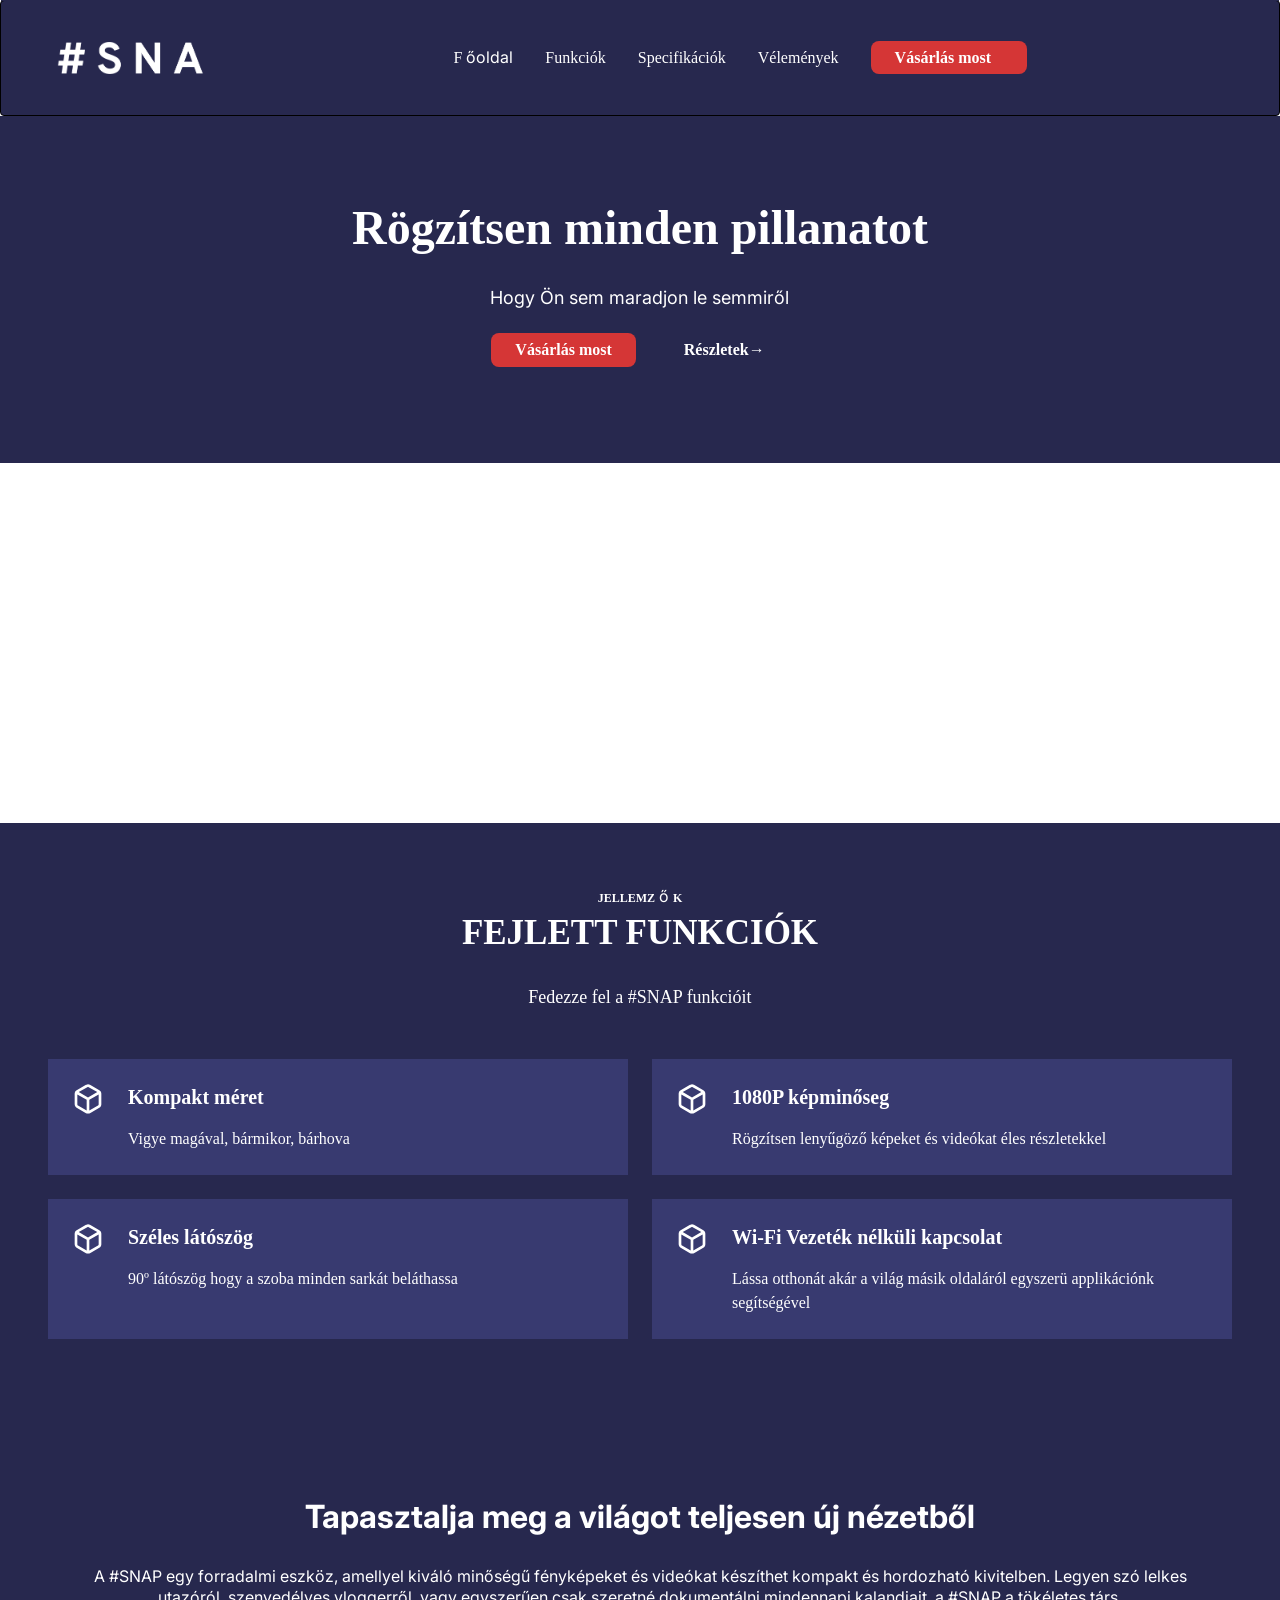
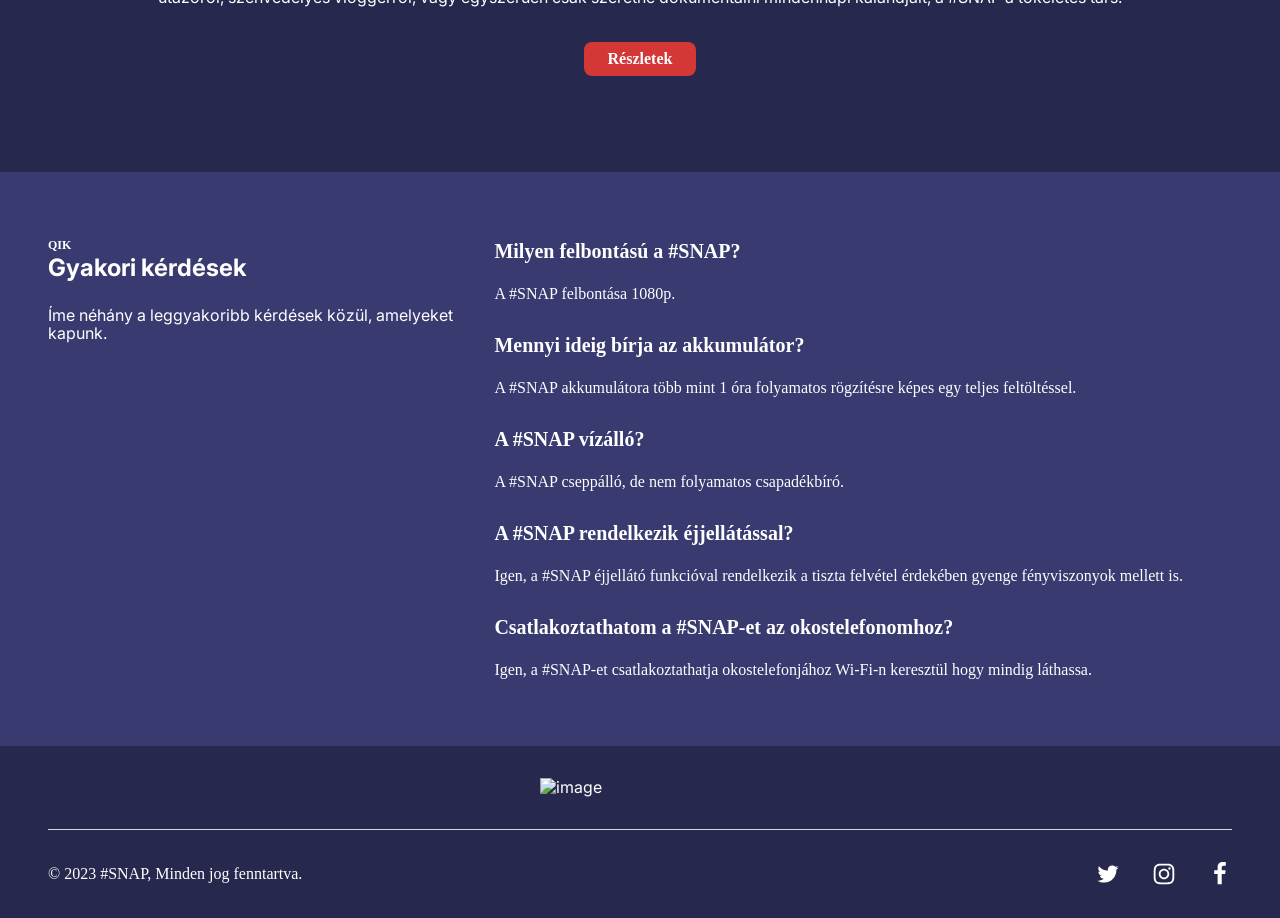
==== commit 69551d0c: "index.html" ====
--- a/index.html
+++ b/index.html
@@ -428,7 +428,7 @@
             <a href="index.html">
               <img
                 alt="image"
-                src="public/u%C3%AC%C2%81j%20projekt-1500h.gif"
+                src="[data-uri]"
                 class="home-image"
               />
             </a>
--- a/style.css
+++ b/style.css
@@ -0,0 +1,348 @@
+:root {
+  --dl-color-gray-500: #595959;
+  --dl-color-gray-700: #999999;
+  --dl-color-gray-900: #D9D9D9;
+  --dl-size-size-large: 144px;
+  --dl-size-size-small: 48px;
+  --dl-color-danger-300: #A22020;
+  --dl-color-danger-500: #BF2626;
+  --dl-color-danger-700: #E14747;
+  --dl-color-gray-black: #000000;
+  --dl-color-gray-white: #FFFFFF;
+  --dl-size-size-medium: 96px;
+  --dl-size-size-xlarge: 192px;
+  --dl-size-size-xsmall: 16px;
+  --dl-space-space-unit: 16px;
+  --dl-color-primary-100: #003EB3;
+  --dl-color-primary-300: #0074F0;
+  --dl-color-primary-500: #14A9FF;
+  --dl-color-primary-700: #85DCFF;
+  --dl-color-success-300: #199033;
+  --dl-color-success-500: #32A94C;
+  --dl-color-success-700: #4CC366;
+  --dl-size-size-xxlarge: 288px;
+  --dl-size-size-maxwidth: 1400px;
+  --dl-radius-radius-round: 50%;
+  --dl-color-custom-accent1: #FFE4DF;
+  --dl-space-space-halfunit: 8px;
+  --dl-space-space-sixunits: 96px;
+  --dl-space-space-twounits: 32px;
+  --dl-color-custom-primary1: #D53636;
+  --dl-color-custom-primary2: #A92323;
+  --dl-radius-radius-radius2: 2px;
+  --dl-radius-radius-radius4: 4px;
+  --dl-radius-radius-radius8: 8px;
+  --dl-space-space-fiveunits: 80px;
+  --dl-space-space-fourunits: 64px;
+  --dl-space-space-threeunits: 48px;
+  --dl-color-custom-secondary1: #C9EDF3;
+  --dl-color-custom-neutral-dark: #27284E;
+  --dl-color-custom-neutral-light: #FFFFFF;
+  --dl-space-space-oneandhalfunits: 24px;
+}
+.button {
+  color: var(--dl-color-gray-black);
+  display: inline-block;
+  padding: 0.5rem 1rem;
+  border-color: var(--dl-color-gray-black);
+  border-width: 1px;
+  border-radius: 4px;
+  background-color: var(--dl-color-gray-white);
+}
+.input {
+  color: var(--dl-color-gray-black);
+  cursor: auto;
+  padding: 0.5rem 1rem;
+  border-color: var(--dl-color-gray-black);
+  border-width: 1px;
+  border-radius: 4px;
+  background-color: var(--dl-color-gray-white);
+}
+.textarea {
+  color: var(--dl-color-gray-black);
+  cursor: auto;
+  padding: 0.5rem;
+  border-color: var(--dl-color-gray-black);
+  border-width: 1px;
+  border-radius: 4px;
+  background-color: var(--dl-color-gray-white);
+}
+.list {
+  width: 100%;
+  margin: 1em 0px 1em 0px;
+  display: block;
+  padding: 0px 0px 0px 1.5rem;
+  list-style-type: none;
+  list-style-position: outside;
+}
+.list-item {
+  display: list-item;
+}
+.teleport-show {
+  display: flex !important;
+  transform: translateY(0%) !important;
+}
+.buttonFilled {
+  color: var(--dl-color-custom-neutral-light);
+  transition: 0.3s;
+  font-family: Overpass;
+  font-weight: bold;
+  padding-top: var(--dl-space-space-halfunit);
+  padding-left: var(--dl-space-space-oneandhalfunits);
+  border-radius: 8px;
+  padding-right: var(--dl-space-space-oneandhalfunits);
+  padding-bottom: var(--dl-space-space-halfunit);
+  background-color: var(--dl-color-custom-primary1);
+}
+.buttonFilled:hover {
+  background-color: var(--dl-color-custom-primary2);
+}
+.buttonFilledSecondary {
+  color: var(--dl-color-custom-neutral-light);
+  transition: 0.3s;
+  font-family: Overpass;
+  font-weight: bold;
+  padding-top: var(--dl-space-space-halfunit);
+  padding-left: var(--dl-space-space-oneandhalfunits);
+  padding-right: var(--dl-space-space-oneandhalfunits);
+  padding-bottom: var(--dl-space-space-halfunit);
+  background-color: var(--dl-color-custom-primary1);
+}
+.buttonFilledSecondary:hover {
+  background-color: var(--dl-color-custom-primary2);
+}
+.buttonOutline {
+  color: var(--dl-color-custom-neutral-dark);
+  border: 1px solid;
+  font-family: Overpass;
+  font-weight: bold;
+  padding-top: var(--dl-space-space-halfunit);
+  border-color: var(--dl-color-custom-neutral-dark);
+  padding-left: var(--dl-space-space-oneandhalfunits);
+  border-radius: 8px;
+  padding-right: var(--dl-space-space-oneandhalfunits);
+  padding-bottom: var(--dl-space-space-halfunit);
+}
+.buttonOutline:hover {
+  background-color: var(--dl-color-custom-primary2);
+}
+.buttonFlat {
+  color: var(--dl-color-custom-neutral-light);
+  font-family: Overpass;
+  font-weight: bold;
+  padding-top: var(--dl-space-space-halfunit);
+  padding-left: var(--dl-space-space-oneandhalfunits);
+  padding-right: var(--dl-space-space-oneandhalfunits);
+  padding-bottom: var(--dl-space-space-halfunit);
+}
+.buttonFlat:hover {
+  color: var(--dl-color-custom-primary2);
+}
+.featuresContainer {
+  flex: 0 0 auto;
+  color: var(--dl-color-custom-neutral-light);
+  width: 100%;
+  display: flex;
+  align-items: center;
+  flex-direction: column;
+  justify-content: center;
+  background-color: var(--dl-color-custom-neutral-dark);
+}
+.featuresCard {
+  width: 100%;
+  display: flex;
+  padding: var(--dl-space-space-oneandhalfunits);
+  align-items: flex-start;
+  flex-direction: row;
+  justify-content: flex-start;
+  background-color: #383A70;
+}
+.featuresIcon {
+  fill: var(--dl-color-custom-neutral-light);
+  width: 2rem;
+  height: 2rem;
+  flex-shrink: 0;
+  margin-right: var(--dl-space-space-oneandhalfunits);
+}
+.freePricingCard {
+  gap: var(--dl-space-space-twounits);
+  color: var(--dl-color-custom-neutral-dark);
+  width: 100%;
+  display: flex;
+  padding: var(--dl-space-space-twounits);
+  max-width: 450px;
+  min-height: 450px;
+  align-items: flex-start;
+  flex-direction: column;
+  background-color: var(--dl-color-custom-secondary1);
+}
+.basicPricingCard {
+  gap: var(--dl-space-space-twounits);
+  color: var(--dl-color-custom-neutral-dark);
+  width: 100%;
+  display: flex;
+  padding: var(--dl-space-space-twounits);
+  max-width: 450px;
+  min-height: 450px;
+  align-items: flex-start;
+  flex-direction: column;
+  background-color: var(--dl-color-custom-accent1);
+}
+.proPricingCard {
+  gap: var(--dl-space-space-twounits);
+  color: var(--dl-color-custom-neutral-dark);
+  width: 100%;
+  display: flex;
+  padding: var(--dl-space-space-twounits);
+  max-width: 450px;
+  min-height: 450px;
+  align-items: flex-start;
+  flex-direction: column;
+  background-color: var(--dl-color-custom-secondary1);
+}
+.faqContainer {
+  flex: 0 0 auto;
+  color: var(--dl-color-custom-neutral-light);
+  width: 100%;
+  display: flex;
+  align-items: center;
+  flex-direction: row;
+  justify-content: center;
+  background-color: #383A70;
+}
+.navbarContainer {
+  color: var(--dl-color-custom-neutral-light);
+  width: 100%;
+  display: flex;
+  position: sticky;
+  align-items: center;
+  padding-top: var(--dl-space-space-oneandhalfunits);
+  padding-left: var(--dl-space-space-threeunits);
+  padding-right: var(--dl-space-space-threeunits);
+  padding-bottom: var(--dl-space-space-oneandhalfunits);
+  justify-content: space-between;
+  background-color: var(--dl-color-custom-neutral-dark);
+}
+.mobileMenu {
+  color: var(--dl-color-custom-neutral-light);
+  background-color: var(--dl-color-custom-neutral-dark);
+}
+.heroContainer {
+  color: var(--dl-color-custom-neutral-light);
+  width: 100%;
+  display: flex;
+  min-height: auto;
+  align-items: center;
+  padding-top: var(--dl-space-space-sixunits);
+  padding-left: var(--dl-space-space-threeunits);
+  padding-right: var(--dl-space-space-threeunits);
+  flex-direction: column;
+  padding-bottom: var(--dl-space-space-sixunits);
+  justify-content: center;
+  background-color: var(--dl-color-custom-neutral-dark);
+}
+.pricingContainer {
+  gap: var(--dl-space-space-twounits);
+  color: var(--dl-color-custom-neutral-light);
+  width: 100%;
+  display: flex;
+  align-items: center;
+  padding-top: var(--dl-space-space-fourunits);
+  padding-left: var(--dl-space-space-threeunits);
+  padding-right: var(--dl-space-space-threeunits);
+  flex-direction: column;
+  padding-bottom: var(--dl-space-space-fourunits);
+  justify-content: center;
+  background-color: var(--dl-color-custom-neutral-dark);
+}
+.bannerContainer {
+  color: var(--dl-color-custom-neutral-light);
+  width: 100%;
+  display: flex;
+  align-items: center;
+  padding-top: var(--dl-space-space-sixunits);
+  padding-left: var(--dl-space-space-fiveunits);
+  padding-right: var(--dl-space-space-fiveunits);
+  flex-direction: column;
+  padding-bottom: var(--dl-space-space-sixunits);
+  justify-content: space-between;
+  background-color: var(--dl-color-custom-neutral-dark);
+}
+.footerContainer {
+  color: var(--dl-color-custom-neutral-light);
+  width: 100%;
+  display: flex;
+  align-items: center;
+  padding-top: var(--dl-space-space-twounits);
+  padding-left: var(--dl-space-space-threeunits);
+  padding-right: var(--dl-space-space-threeunits);
+  flex-direction: column;
+  padding-bottom: var(--dl-space-space-twounits);
+  justify-content: space-between;
+  background-color: var(--dl-color-custom-neutral-dark);
+}
+.socialIcons {
+  fill: var(--dl-color-custom-neutral-light);
+}
+.Content {
+  font-size: 16px;
+  font-family: Inter;
+  font-weight: 400;
+  line-height: 1.15;
+  text-transform: none;
+  text-decoration: none;
+}
+.heading3 {
+  font-size: 20px;
+  text-align: center;
+  font-family: Rubik;
+  font-weight: 600;
+  line-height: 150%;
+}
+.logo {
+  font-size: 2em;
+  font-family: Overpass;
+  font-weight: 700;
+  line-height: 150%;
+  text-transform: uppercase;
+}
+.heading1 {
+  font-size: 48px;
+  text-align: center;
+  font-family: Rubik;
+  font-weight: 700;
+  line-height: 150%;
+}
+.bodySmall {
+  font-size: 16px;
+  font-family: Overpass;
+  font-weight: 400;
+  line-height: 150%;
+}
+.bodyLarge {
+  font-size: 18px;
+  font-family: Overpass;
+  font-weight: 400;
+  line-height: 150%;
+}
+.heading2 {
+  font-size: 35px;
+  font-family: Rubik;
+  font-weight: 600;
+  line-height: 150%;
+}
+.Heading {
+  font-size: 32px;
+  font-family: Inter;
+  font-weight: 700;
+  line-height: 1.15;
+  text-transform: none;
+  text-decoration: none;
+}
+.overline {
+  font-size: 12px;
+  font-family: Rubik;
+  font-weight: 700;
+  line-height: 150%;
+  text-transform: uppercase;
+}
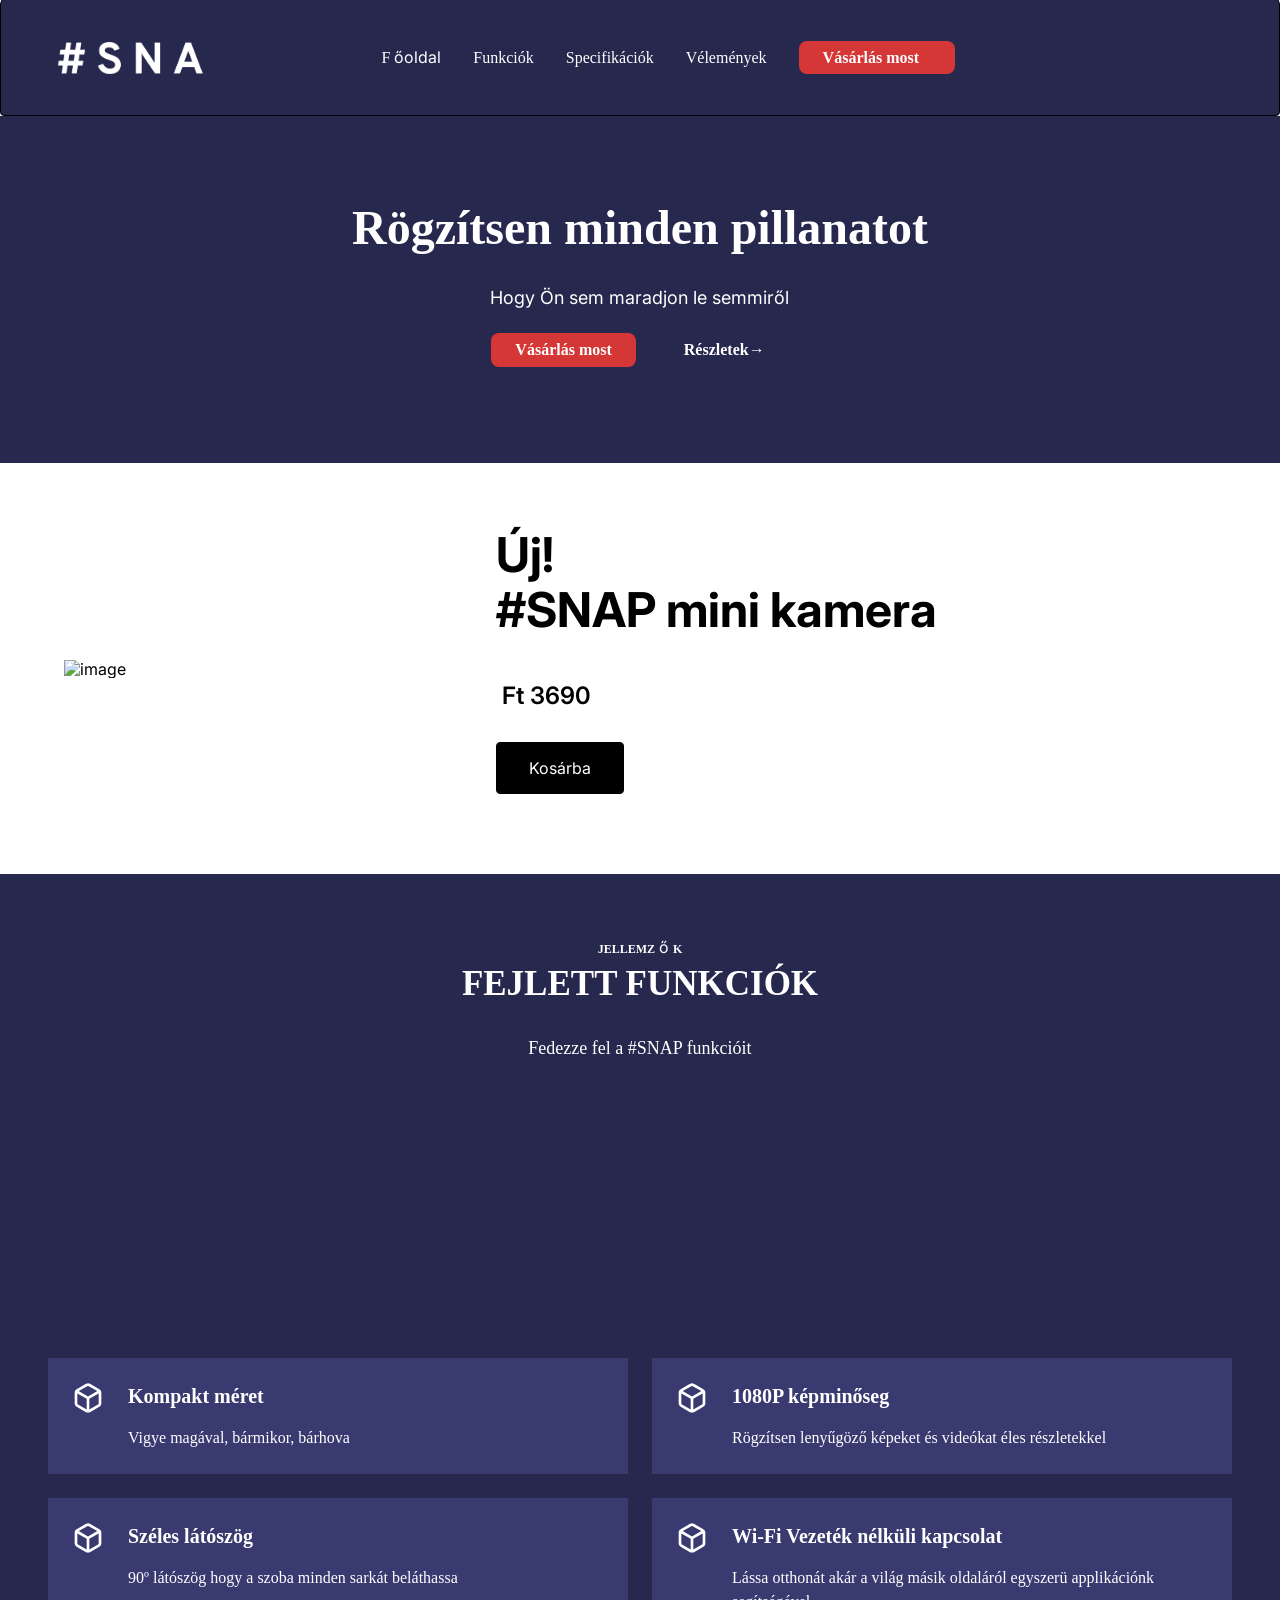
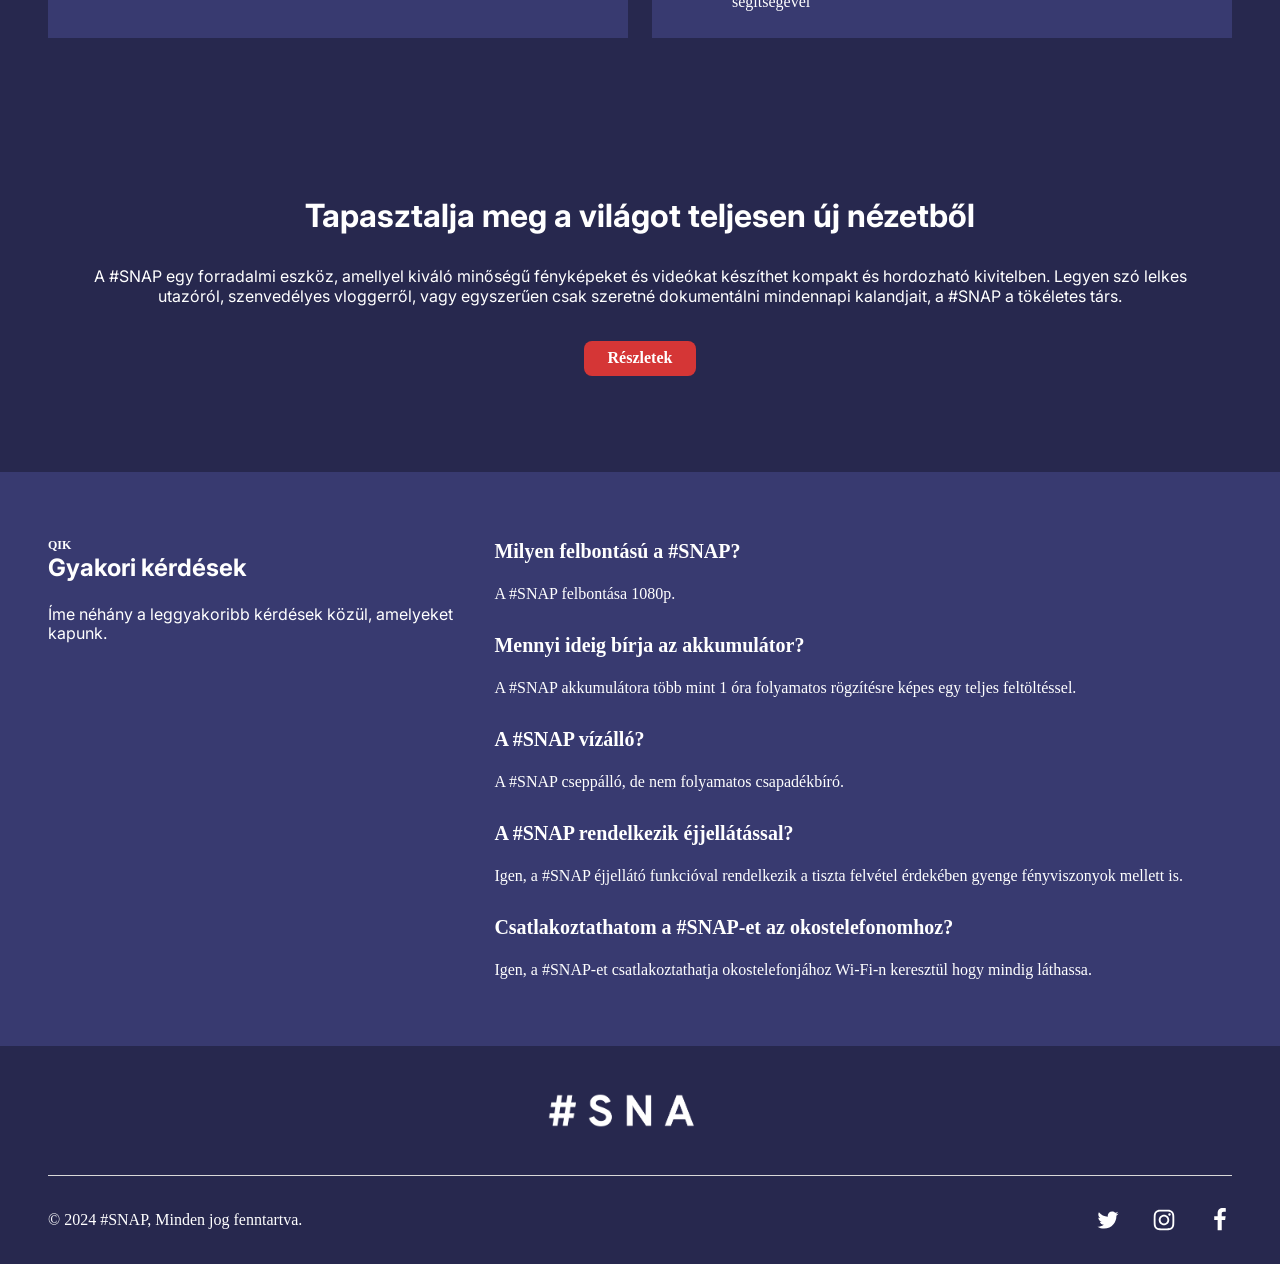
==== commit fec7e55b: "Add files via upload" ====
--- a/index.html
+++ b/index.html
@@ -440,10 +440,26 @@
                 </a>
                 <a href="#Features" class="home-nav2 bodySmall">Funkciók</a>
                 <span class="home-nav3 bodySmall">Specifikációk</span>
-                <span class="home-nav4 bodySmall">Vélemények</span>
+                <a href="page.html" class="home-nav4 bodySmall">Vélemények</a>
                 <a href="page.html" class="home-hero-button1 buttonFilled">
                   Vásárlás most
                 </a>
+                <div class="home-container01">
+                  <div class="home-container02">
+                    <div class="ec-cart-widget"></div>
+                    <div>
+                      <script
+                        data-cfasync="false"
+                        type="text/javascript"
+                        src="https://app.ecwid.com/script.js?97506556&amp;data_platform=code&amp;data_date=2024-01-15"
+                        charset="utf-8"
+                      ></script>
+                      <script type="text/javascript">
+                        Ecwid.init();
+                      </script>
+                    </div>
+                  </div>
+                </div>
               </nav>
             </div>
             <div data-thq="thq-burger-menu" class="home-burger-menu">
@@ -476,15 +492,17 @@
                   </div>
                 </div>
                 <nav class="home-links1">
-                  <a href="#Overview" class="home-nav1">Főoldal</a>
-                  <a href="#Features" class="home-nav21 bodySmall">Funkciók</a>
-                  <a href="page.html" class="home-nav31 bodySmall">
+                  <a href="#Overview" class="home-nav1 bodySmall">Részletek</a>
+                  <a href="#Features" class="home-nav21">Funkciók</a>
+                  <a href="#reszletek" class="home-nav31 bodySmall">
                     Specifikációk
                   </a>
                   <a href="page.html" class="home-nav41 bodySmall">
-                    Vélemények
+                    Vélémények
                   </a>
-                  <a href="page.html" class="home-nav5">#SNAP vásárlás</a>
+                  <a href="page.html" class="home-nav5 bodySmall">
+                    Vásárlás most
+                  </a>
                 </nav>
                 <div class="home-buttons"></div>
               </div>
@@ -517,7 +535,7 @@
         </div>
         <div class="home-hero">
           <div id="Overview" class="heroContainer home-hero1">
-            <div class="home-container1">
+            <div class="home-container03">
               <h1 class="home-hero-heading heading1">
                 Rögzítsen minden pillanatot
               </h1>
@@ -525,29 +543,70 @@
                 Hogy Ön sem maradjon le semmiről
               </span>
               <div class="home-btn-group">
-                <button class="buttonFilled">Vásárlás most</button>
-                <button class="buttonFlat">Részletek→</button>
+                <a href="page.html" class="home-hero-button11 buttonFilled">
+                  Vásárlás most
+                </a>
+                <a href="#Features" class="home-hero-button2 buttonFlat">
+                  Részletek→
+                </a>
               </div>
             </div>
           </div>
         </div>
-        <iframe width="640" height="360" src="https://videa.hu/player?v=VVpSCsaVrrFT5Vpb" allowfullscreen="allowfullscreen" webkitallowfullscreen="webkitallowfullscreen" mozallowfullscreen="mozallowfullscreen" frameborder="0"></iframe>
+        <animate-on-reveal class="home-animate-on-reveal">
+          <div data-thq-animate-on-reveal="true" class="home-hero2">
+            <img
+              alt="image"
+              src="public/image1-1500w.jpg"
+              class="home-image2"
+            />
+            <div class="home-container04">
+              <h1 class="home-text02">
+                <span class="home-text03">Új!</span>
+                <br />
+                <span class="home-text05">#SNAP mini kamera</span>
+              </h1>
+              <div class="home-container05">
+                <div class="home-container06"><span></span></div>
+              </div>
+              <h2 class="home-text07">&nbsp;Ft 3690</h2>
+              <div class="home-btn-group1">
+                <a href="page.html" class="home-navlink1 button">Kosárba</a>
+              </div>
+            </div>
+          </div>
+        </animate-on-reveal>
         <div class="home-features">
           <div class="featuresContainer">
             <div id="Features" class="home-features1">
-              <div class="home-container2">
-                <span>
-                  <span class="overline">Jellemz</span>
-                  <span>ő</span>
-                  <span class="overline">k</span>
-                  <br class="overline" />
-                </span>
-                <h2 class="home-features-heading heading2">FEJLETT FUNKCIÓK</h2>
-                <span class="home-features-sub-heading bodyLarge">
-                  Fedezze fel a #SNAP funkcióit
-                </span>
-              </div>
-              <div class="home-container3">
+              <div class="home-container07">
+                <div class="home-container08">
+                  <div class="home-container09">
+                    <div class="home-container10">
+                      <div class="home-container11">
+                        <span>
+                          <span class="overline">Jellemz</span>
+                          <span>ő</span>
+                          <span class="overline">k</span>
+                          <br class="overline" />
+                        </span>
+                        <h2 class="home-features-heading heading2">
+                          FEJLETT FUNKCIÓK
+                        </h2>
+                        <span class="home-features-sub-heading bodyLarge">
+                          Fedezze fel a #SNAP funkcióit
+                        </span>
+                      </div>
+                    </div>
+                  </div>
+                </div>
+              </div>
+              <iframe
+                src="https://videa.hu/player?v=VVpSCsaVrrFT5Vpb"
+                allowfullscreen=""
+                class="home-iframe"
+              ></iframe>
+              <div class="home-container12">
                 <div class="featuresCard feature-card-feature-card">
                   <svg viewBox="0 0 1024 1024" class="featuresIcon">
                     <path
@@ -641,24 +700,26 @@
               <span class="bodySmall"></span>
               <span class="bodySmall"></span>
             </span>
-            <button class="buttonFilled">Részletek</button>
+            <a href="#reszletek" class="home-banner-button buttonFilled">
+              Részletek
+            </a>
           </div>
         </div>
         <div class="home-faq">
           <div class="faqContainer">
-            <div class="home-faq1">
-              <div class="home-container4">
+            <div id="reszletek" class="home-faq1">
+              <div class="home-container13">
                 <span class="overline">
                   <span>QIK</span>
                   <br />
                 </span>
-                <h2 class="home-text18">Gyakori kérdések</h2>
-                <span class="home-text19">
+                <h2 class="home-text24">Gyakori kérdések</h2>
+                <span class="home-text25">
                   Íme néhány a leggyakoribb kérdések közül, amelyeket kapunk.
                 </span>
               </div>
-              <div class="home-container5">
-                <div class="question1-container">
+              <div class="home-container14">
+                <div class="question1-container question1-root-class-name">
                   <span class="question1-text heading3">
                     <span>Milyen felbontású a #SNAP?</span>
                   </span>
@@ -666,7 +727,7 @@
                     <span>A #SNAP felbontása 1080p.</span>
                   </span>
                 </div>
-                <div class="question1-container">
+                <div class="question1-container question1-root-class-name1">
                   <span class="question1-text heading3">
                     <span>Mennyi ideig bírja az akkumulátor?</span>
                   </span>
@@ -677,7 +738,7 @@
                     </span>
                   </span>
                 </div>
-                <div class="question1-container">
+                <div class="question1-container question1-root-class-name4">
                   <span class="question1-text heading3">
                     <span>A #SNAP vízálló?</span>
                   </span>
@@ -687,7 +748,7 @@
                     </span>
                   </span>
                 </div>
-                <div class="question1-container">
+                <div class="question1-container question1-root-class-name2">
                   <span class="question1-text heading3">
                     <span>A #SNAP rendelkezik éjjellátással?</span>
                   </span>
@@ -698,7 +759,7 @@
                     </span>
                   </span>
                 </div>
-                <div class="question1-container">
+                <div class="question1-container question1-root-class-name3">
                   <span class="question1-text heading3">
                     <span>
                       Csatlakoztathatom a #SNAP-et az okostelefonomhoz?
@@ -720,14 +781,14 @@
             <a href="index.html">
               <img
                 alt="image"
-                src="public/u%C3%AC%C2%81j%20projekt-1500h.gif"
-                class="home-image2"
+                src="[data-uri]"
+                class="home-image3"
               />
             </a>
             <div class="home-separator"></div>
-            <div class="home-container6">
-              <span class="bodySmall home-text20">
-                © 2023 #SNAP, Minden jog fenntartva.
+            <div class="home-container15">
+              <span class="bodySmall home-text26">
+                © 2024 #SNAP, Minden jog fenntartva.
               </span>
               <div class="home-icon-group1">
                 <svg
@@ -762,5 +823,9 @@
       data-section-id="navbar"
       src="https://unpkg.com/@teleporthq/teleport-custom-scripts"
     ></script>
+    <script
+      defer=""
+      src="https://unpkg.com/@teleporthq/react-components@alpha/dist/animate-on-reveal.umd.js"
+    ></script>
   </body>
 </html>
--- a/index.css
+++ b/index.css
@@ -37,6 +37,28 @@
   font-weight: 700;
 }
 
+
+
+
+
+@media(max-width: 375px) {
+  .question1-root-class-name {
+    align-self: center;
+  }
+  .question1-root-class-name1 {
+    align-self: flex-start;
+  }
+  .question1-root-class-name2 {
+    align-self: flex-start;
+  }
+  .question1-root-class-name3 {
+    align-self: flex-start;
+  }
+  .question1-root-class-name4 {
+    align-self: center;
+  }
+}
+
 .home-container {
   width: 100%;
   display: flex;
@@ -67,7 +89,7 @@
 .home-desktop-menu {
   flex: 1;
   display: flex;
-  justify-content: space-between;
+  flex-direction: column;
 }
 .home-links {
   flex: 1;
@@ -92,6 +114,7 @@
 .home-nav4 {
   transition: 0.3s;
   margin-left: var(--dl-space-space-twounits);
+  text-decoration: none;
 }
 .home-hero-button1 {
   width: 156px;
@@ -100,6 +123,14 @@
   padding-left: var(--dl-space-space-oneandhalfunits);
   text-decoration: none;
 }
+.home-container01 {
+  width: var(--dl-size-size-small);
+  height: var(--dl-size-size-small);
+  margin-left: var(--dl-space-space-sixunits);
+}
+.home-container02 {
+  display: contents;
+}
 .home-burger-menu {
   display: none;
 }
@@ -206,7 +237,7 @@
   align-items: flex-start;
   justify-content: center;
 }
-.home-container1 {
+.home-container03 {
   gap: var(--dl-space-space-oneandhalfunits);
   display: flex;
   align-items: center;
@@ -227,9 +258,84 @@
   align-items: center;
   flex-direction: row;
 }
-.home-video {
-  width: 320px;
-  height: 180px;
+.home-hero-button11 {
+  text-decoration: none;
+}
+.home-hero-button2 {
+  text-decoration: none;
+}
+.home-animate-on-reveal {
+  width: 100%;
+  height: 100%;
+  display: flex;
+  padding: var(--dl-space-space-twounits);
+  max-width: var(--dl-size-size-maxwidth);
+  align-self: center;
+  align-items: center;
+  flex-direction: row;
+}
+.home-hero2 {
+  width: 100%;
+  height: 100%;
+  display: flex;
+  padding: var(--dl-space-space-twounits);
+  max-width: var(--dl-size-size-maxwidth);
+  align-self: center;
+  align-items: center;
+  flex-direction: row;
+}
+.home-image2 {
+  width: 25rem;
+  object-fit: cover;
+}
+.home-container04 {
+  display: flex;
+  margin-left: var(--dl-space-space-twounits);
+  flex-direction: column;
+}
+.home-text02 {
+  font-size: 3rem;
+}
+.home-container05 {
+  flex: 0 0 auto;
+  width: auto;
+  height: 29px;
+  display: flex;
+  align-items: flex-start;
+  justify-content: flex-start;
+}
+.home-container06 {
+  flex: 0 0 auto;
+  width: auto;
+  height: auto;
+  display: flex;
+  align-items: flex-start;
+  flex-direction: column;
+}
+.home-text07 {
+  margin-top: var(--dl-space-space-unit);
+  font-weight: 600;
+  margin-bottom: var(--dl-space-space-unit);
+}
+.home-btn-group1 {
+  display: flex;
+  margin-top: var(--dl-space-space-unit);
+  align-items: center;
+  margin-bottom: var(--dl-space-space-unit);
+  flex-direction: row;
+}
+.home-navlink1 {
+  color: var(--dl-color-gray-white);
+  transition: 0.3s;
+  padding-top: var(--dl-space-space-unit);
+  padding-left: var(--dl-space-space-twounits);
+  padding-right: var(--dl-space-space-twounits);
+  padding-bottom: var(--dl-space-space-unit);
+  text-decoration: none;
+  background-color: var(--dl-color-gray-black);
+}
+.home-navlink1:hover {
+  transform: scale(1.02);
 }
 .home-features {
   flex: 0 0 auto;
@@ -252,7 +358,39 @@
   padding-bottom: var(--dl-space-space-fourunits);
   justify-content: flex-start;
 }
-.home-container2 {
+.home-container07 {
+  flex: 0 0 auto;
+  width: auto;
+  height: auto;
+  display: flex;
+  align-items: flex-start;
+  justify-content: center;
+}
+.home-container08 {
+  flex: 0 0 auto;
+  width: auto;
+  height: auto;
+  display: flex;
+  align-items: flex-start;
+  justify-content: center;
+}
+.home-container09 {
+  flex: 0 0 auto;
+  width: auto;
+  height: auto;
+  display: flex;
+  align-items: flex-start;
+  justify-content: center;
+}
+.home-container10 {
+  flex: 0 0 auto;
+  width: auto;
+  height: auto;
+  display: flex;
+  align-items: flex-start;
+  justify-content: center;
+}
+.home-container11 {
   display: flex;
   align-items: center;
   flex-direction: column;
@@ -265,7 +403,11 @@
   font-size: 18px;
   text-align: center;
 }
-.home-container3 {
+.home-iframe {
+  width: 320px;
+  height: 200px;
+}
+.home-container12 {
   width: 100%;
   display: grid;
   grid-gap: var(--dl-space-space-oneandhalfunits);
@@ -288,6 +430,9 @@
   text-align: center;
   margin-bottom: var(--dl-space-space-twounits);
 }
+.home-banner-button {
+  text-decoration: none;
+}
 .home-faq {
   flex: 0 0 auto;
   width: 100%;
@@ -308,20 +453,20 @@
   flex-direction: row;
   padding-bottom: var(--dl-space-space-fourunits);
 }
-.home-container4 {
+.home-container13 {
   display: flex;
   max-width: 35%;
   align-items: flex-start;
   flex-direction: column;
   justify-content: flex-start;
 }
-.home-text18 {
+.home-text24 {
   margin-bottom: var(--dl-space-space-oneandhalfunits);
 }
-.home-text19 {
+.home-text25 {
   text-align: left;
 }
-.home-container5 {
+.home-container14 {
   gap: var(--dl-space-space-oneandhalfunits);
   display: flex;
   align-items: flex-start;
@@ -335,7 +480,7 @@
   align-items: center;
   justify-content: center;
 }
-.home-image2 {
+.home-image3 {
   width: 200px;
   object-fit: cover;
   text-decoration: none;
@@ -358,7 +503,7 @@
   border-left-width: 0px;
   border-right-width: 0px;
 }
-.home-container6 {
+.home-container15 {
   flex: 0 0 auto;
   width: 100%;
   display: flex;
@@ -387,16 +532,61 @@
   height: 24px;
 }
 @media(max-width: 1200px) {
-  .home-video {
-    width: 576px;
-    height: 316px;
+  .home-hero {
+    align-items: center;
+    flex-direction: column;
+    justify-content: flex-start;
+  }
+  .home-animate-on-reveal {
+    height: 519px;
+    position: relative;
+    margin-bottom: 0px;
+    animation-name: flash;
+    animation-delay: 0s;
+    background-color: var(--dl-color-primary-300);
+    animation-duration: 300ms;
+    animation-direction: normal;
+    animation-iteration-count: 1;
+    animation-timing-function: ease;
+  }
+  .home-hero2 {
+    height: 519px;
+    position: relative;
+    margin-bottom: 0px;
+    animation-name: flash;
+    animation-delay: 0s;
+    background-color: var(--dl-color-primary-300);
+    animation-duration: 300ms;
+    animation-direction: normal;
+    animation-iteration-count: 1;
+    animation-timing-function: ease;
+  }
+  .home-container04 {
+    width: 743px;
+  }
+  .home-text02 {
+    font-size: 3rem;
+  }
+  .home-text03 {
+    color: #ef8d11;
+  }
+  .home-text05 {
+    color: var(--dl-color-gray-white);
+  }
+  .home-text07 {
+    color: var(--dl-color-gray-white);
+    font-weight: 600;
+  }
+  .home-navlink1 {
+    color: var(--dl-color-gray-white);
+    background-color: var(--dl-color-gray-black);
   }
 }
 @media(max-width: 991px) {
   .home-hero1 {
     flex-direction: column;
   }
-  .home-container1 {
+  .home-container03 {
     align-items: center;
     margin-right: 0px;
     margin-bottom: var(--dl-space-space-twounits);
@@ -410,6 +600,31 @@
     padding-left: var(--dl-space-space-threeunits);
     padding-right: var(--dl-space-space-threeunits);
   }
+  .home-animate-on-reveal {
+    height: 845px;
+    padding: var(--dl-space-space-threeunits);
+    flex-direction: column;
+  }
+  .home-hero2 {
+    height: 845px;
+    padding: var(--dl-space-space-threeunits);
+    flex-direction: column;
+  }
+  .home-image2 {
+    order: 2;
+  }
+  .home-container04 {
+    align-items: center;
+    margin-left: 0px;
+    margin-right: 0px;
+    margin-bottom: var(--dl-space-space-twounits);
+  }
+  .home-text02 {
+    text-align: center;
+  }
+  .home-text07 {
+    text-align: center;
+  }
   .home-features-sub-heading {
     text-align: center;
     padding-left: var(--dl-space-space-threeunits);
@@ -418,7 +633,7 @@
   .home-banner-sub-heading {
     max-width: 100%;
   }
-  .home-text19 {
+  .home-text25 {
     text-align: center;
     padding-left: var(--dl-space-space-threeunits);
     padding-right: var(--dl-space-space-threeunits);
@@ -466,6 +681,19 @@
     padding-left: var(--dl-space-space-unit);
     padding-right: var(--dl-space-space-unit);
   }
+  .home-animate-on-reveal {
+    height: 1014px;
+    padding-left: var(--dl-space-space-twounits);
+    padding-right: var(--dl-space-space-twounits);
+  }
+  .home-hero2 {
+    height: 1014px;
+    padding-left: var(--dl-space-space-twounits);
+    padding-right: var(--dl-space-space-twounits);
+  }
+  .home-image2 {
+    width: 80%;
+  }
   .home-features1 {
     padding-left: var(--dl-space-space-twounits);
     padding-right: var(--dl-space-space-twounits);
@@ -474,7 +702,7 @@
     padding-left: var(--dl-space-space-unit);
     padding-right: var(--dl-space-space-unit);
   }
-  .home-container3 {
+  .home-container12 {
     grid-template-columns: 1fr;
   }
   .home-banner1 {
@@ -488,13 +716,13 @@
   .home-faq1 {
     flex-direction: column;
   }
-  .home-container4 {
+  .home-container13 {
     max-width: 100%;
     align-self: center;
     align-items: center;
     justify-content: center;
   }
-  .home-text19 {
+  .home-text25 {
     padding-left: var(--dl-space-space-unit);
     padding-right: var(--dl-space-space-unit);
   }
@@ -508,13 +736,33 @@
     margin-right: 0px;
     margin-bottom: var(--dl-space-space-oneandhalfunits);
   }
-  .home-container6 {
+  .home-container15 {
     align-items: center;
     flex-direction: column;
     justify-content: space-between;
   }
-  .home-text20 {
+  .home-text26 {
     margin-bottom: var(--dl-space-space-oneandhalfunits);
+  }
+}
+@media(max-width: 479px) {
+  .home-animate-on-reveal {
+    padding-top: var(--dl-space-space-twounits);
+    padding-left: var(--dl-space-space-unit);
+    padding-right: var(--dl-space-space-unit);
+    padding-bottom: var(--dl-space-space-twounits);
+  }
+  .home-hero2 {
+    padding-top: var(--dl-space-space-twounits);
+    padding-left: var(--dl-space-space-unit);
+    padding-right: var(--dl-space-space-unit);
+    padding-bottom: var(--dl-space-space-twounits);
+  }
+  .home-container04 {
+    margin-bottom: var(--dl-space-space-unit);
+  }
+  .home-btn-group1 {
+    flex-direction: column;
   }
 }
 @media(max-width: 375px) {
@@ -536,7 +784,7 @@
     width: 34px;
     height: 38px;
   }
-  .home-nav1 {
+  .home-nav21 {
     text-decoration: none;
   }
   .home-hero1 {
@@ -545,11 +793,24 @@
     padding-right: var(--dl-space-space-unit);
     padding-bottom: var(--dl-space-space-twounits);
   }
-  .home-container1 {
+  .home-container03 {
     margin-bottom: var(--dl-space-space-unit);
   }
   .home-btn-group {
     flex-direction: column;
+  }
+  .home-animate-on-reveal {
+    height: 740px;
+  }
+  .home-hero2 {
+    height: 740px;
+  }
+  .home-container04 {
+    width: 375px;
+    height: 611px;
+  }
+  .home-text02 {
+    width: 375px;
   }
   .home-features1 {
     padding-top: var(--dl-space-space-twounits);
@@ -565,17 +826,18 @@
   }
   .home-footer1 {
     padding: var(--dl-space-space-unit);
+    padding-top: 16px;
   }
   .home-separator {
     margin-top: var(--dl-space-space-oneandhalfunits);
     margin-bottom: var(--dl-space-space-oneandhalfunits);
   }
-  .home-container6 {
+  .home-container15 {
     align-items: center;
     flex-direction: column;
     justify-content: space-between;
   }
-  .home-text20 {
+  .home-text26 {
     text-align: center;
     margin-bottom: var(--dl-space-space-oneandhalfunits);
   }
